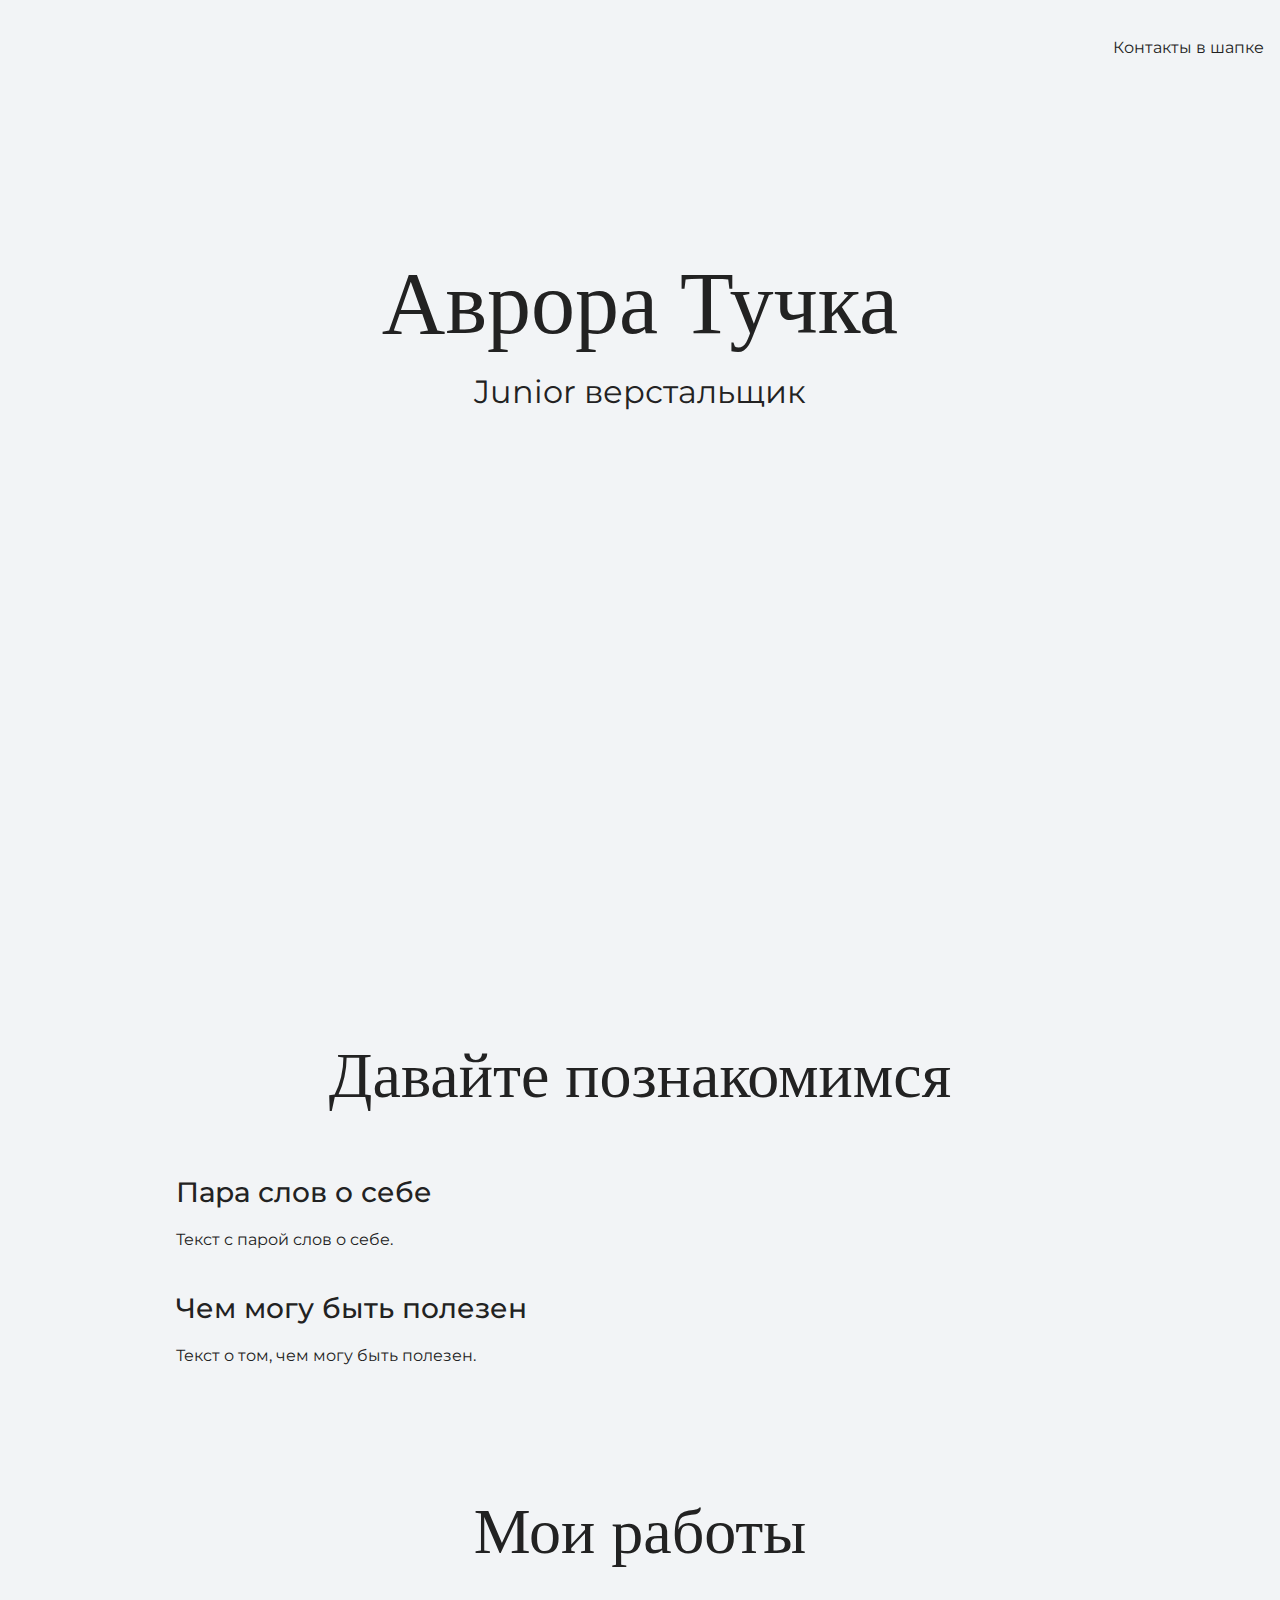
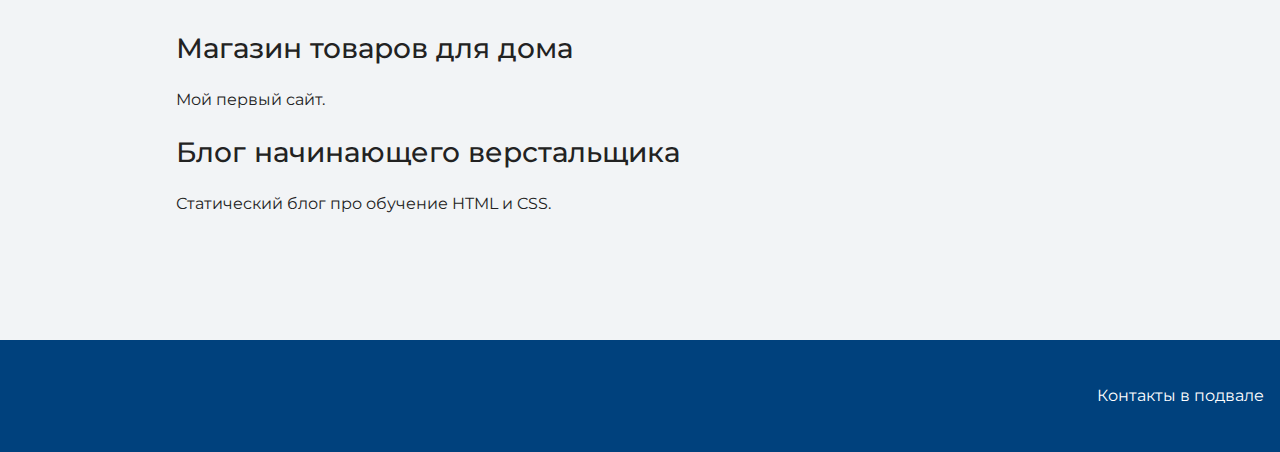
==== index.html @ 1a6cbcf9 "меняет текст на главной странице" ====
<!DOCTYPE html>
<html lang="ru">
  <head>
    <meta charset="UTF-8">
    <link rel="stylesheet" href="style.css">
    <title>Портфолио Junior верстальщика</title>
	<link href="https://fonts.googleapis.com/css?family=Montserrat:400,500,700|Old+Standard+TT&display=swap&subset=cyrillic" rel="stylesheet">
  </head>

  <body>
    <header class="page-header">
	 <div class="container">
      Контакты в шапке
	 </div>
    </header>

    <section class="hero-image">
	 <div class="container">
      <h1 class="heading">Аврора Тучка</h1>
      <p>Junior верстальщик</p>
	 </div>
    </section>

    <section class="intro">
	 <div class="container">
      <h2 class="subheading">Давайте познакомимся</h2>
      <h3>Пара слов о себе</h3>
      <p>Текст с парой слов о себе.</p>
      <h3>Чем могу быть полезен</h3>
      <p>Текст о том, чем могу быть полезен.</p>
	 </div>
    </section>

    <section class="portfolio">
	 <div class="container">
      <h2 class="subheading">Мои работы</h2>

      <h3>Магазин товаров для дома</h3>
      <p>Мой первый сайт.</p>

      <h3>Блог начинающего верстальщика</h3>
      <p>Статический блог про обучение HTML и CSS.</p>
	 </div>
    </section>

    <footer class="page-footer">
	 <div class="container">
      Контакты в подвале
	 </div>
    </footer>
  </body>
</html>
---- style.css ----
body {
  margin: 0;
  min-width: 960px;
  font-family: "Montserrat", "Helvetica", "Arial", sans-serif;
  font-size: 16px;
  line-height: 32px;
  color: #222222;
  background-color: #f2f4f6;
  background-image: url("img/hero-bg.jpg");
  background-repeat: no-repeat;
  background-position: top center;
}

.container {
  max-width: 928px;
  margin: 0 auto;
  padding: 0 16px;
}

.page-header {
  margin: 0 0 160px;
  padding: 32px 0 32px;
}

.page-header .container,
.page-footer .container {
  max-width: 1408px;
  text-align: right;
}

.page-header a {
  margin-left: 56px;
  color: #288be6;
  text-decoration: none;
  background-repeat: no-repeat;
  background-position: left;
}

.header-email {
  padding-left: 30px;
  background-image: url("img/icon-email-header.svg");
}

.header-phone {
  padding-left: 25px;
  background-image: url("img/icon-phone-header.svg");
}

.hero-image {
  margin-bottom: 620px;
}

.hero-image .container {
  max-width: 1408px;
  text-align: center;
}

.heading {
  margin: 0 0 16px;
  font-family: "Old Standard TT", "Times", "Times New Roman", serif;
  font-size: 88px;
  line-height: 96px;
  font-weight: 400;
}

.hero-image p {
  margin: 0;
  font-size: 32px;
  line-height: 48px;
}

.intro {
  margin: 0 0 120px;
}

.subheading {
  margin: 0 0 56px;
  font-family: "Old Standard TT", "Times", "Times New Roman", serif;
  font-size: 64px;
  line-height: 80px;
  font-weight: 400;
  text-align: center;
}

.user-image {
  margin: 0 0 32px;
  text-align: center;
}

.intro h3,
.portfolio h3 {
  margin: 0 0 12px;
  font-size: 28px;
  line-height: 40px;
  font-weight: 500;
}

.intro p {
  margin: 0 0 32px;
}

.skills-list {
  margin: 0;
  padding: 0;
}

.skills-list dt {
  padding-left: 32px;
  background-repeat: no-repeat;
  background-position: left;
}

.skill-html {
  background-image: url("img/icon-html.svg");
}

.skill-css {
  background-image: url("img/icon-css.svg");
}

.level {
  margin: 4px 0 16px;
  padding: 0;
  height: 14px;
  font-size: 0;
  background-color: #ffffff;
  border: 1px solid #86c3fa;
  border-radius: 8px;
}

.level div {
  margin: 1px;
  height: 12px;
  background-color: #288be6;
  border-radius: 6px;
}

.portfolio {
  margin: 0 0 120px;
}

.projects {
  margin: 0;
  padding: 0;
  list-style: none;
}

.projects li {
  margin: 0 0 80px;
}

.project-image {
  margin: 0 0 24px;
  text-align: center;
}

.projects p {
  margin: 0 0 24px;
}

.button {
  padding: 6px 20px;
  display: inline-block;
  vertical-align: baseline;
  text-decoration: none;
  text-transform: uppercase;
  border-radius: 4px;
  background-color: #288be6;
  color: #ffffff;
}

.page-footer {
  padding: 40px 0;
  background-color: #00417d;
  color: #ffffff;
}

.page-footer a {
  margin-left: 56px;
  color: inherit;
  text-decoration: none;
  background-repeat: no-repeat;
  background-position: left;
}

.footer-email {
  padding-left: 30px;
  background-image: url("img/icon-email-footer.svg");
}

.footer-phone {
  padding-left: 25px;
  background-image: url("img/icon-phone-footer.svg");
}
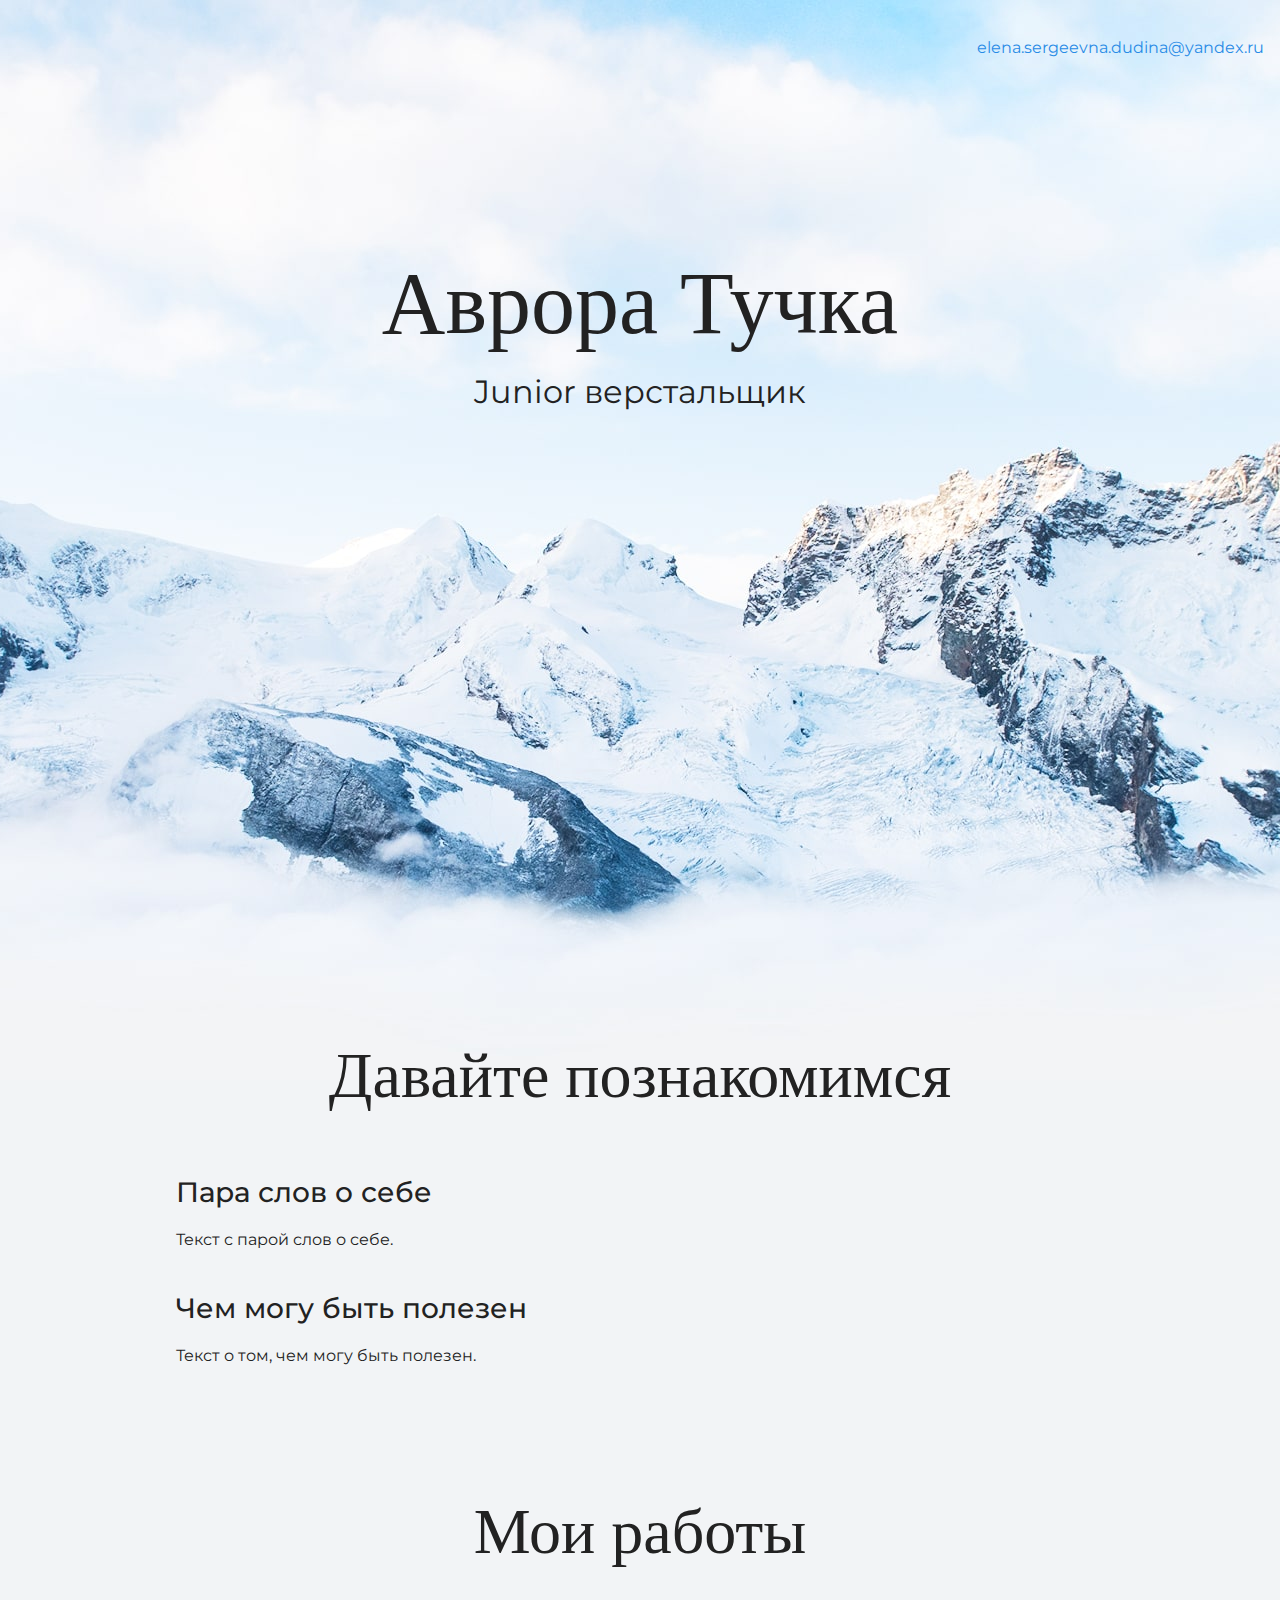
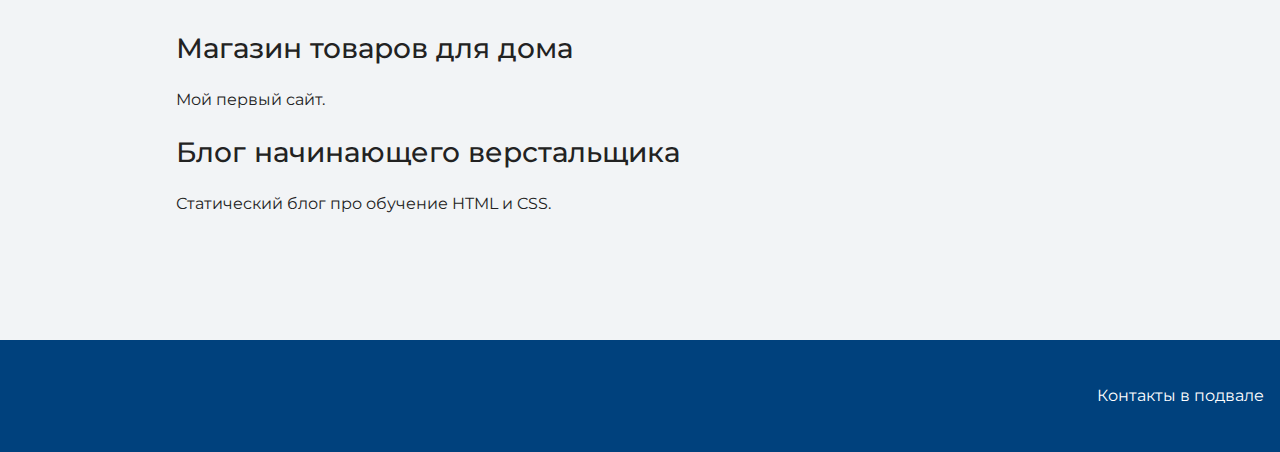
==== commit 3df6d146: "Добавляем контакты" ====
--- a/index.html
+++ b/index.html
@@ -10,7 +10,7 @@
   <body>
     <header class="page-header">
 	 <div class="container">
-      Контакты в шапке
+       <a href="mailto:elena.sergeevna.dudina@yandex.ru">elena.sergeevna.dudina@yandex.ru</a>
 	 </div>
     </header>
 
@@ -49,4 +49,4 @@
 	 </div>
     </footer>
   </body>
-</html>+</html>
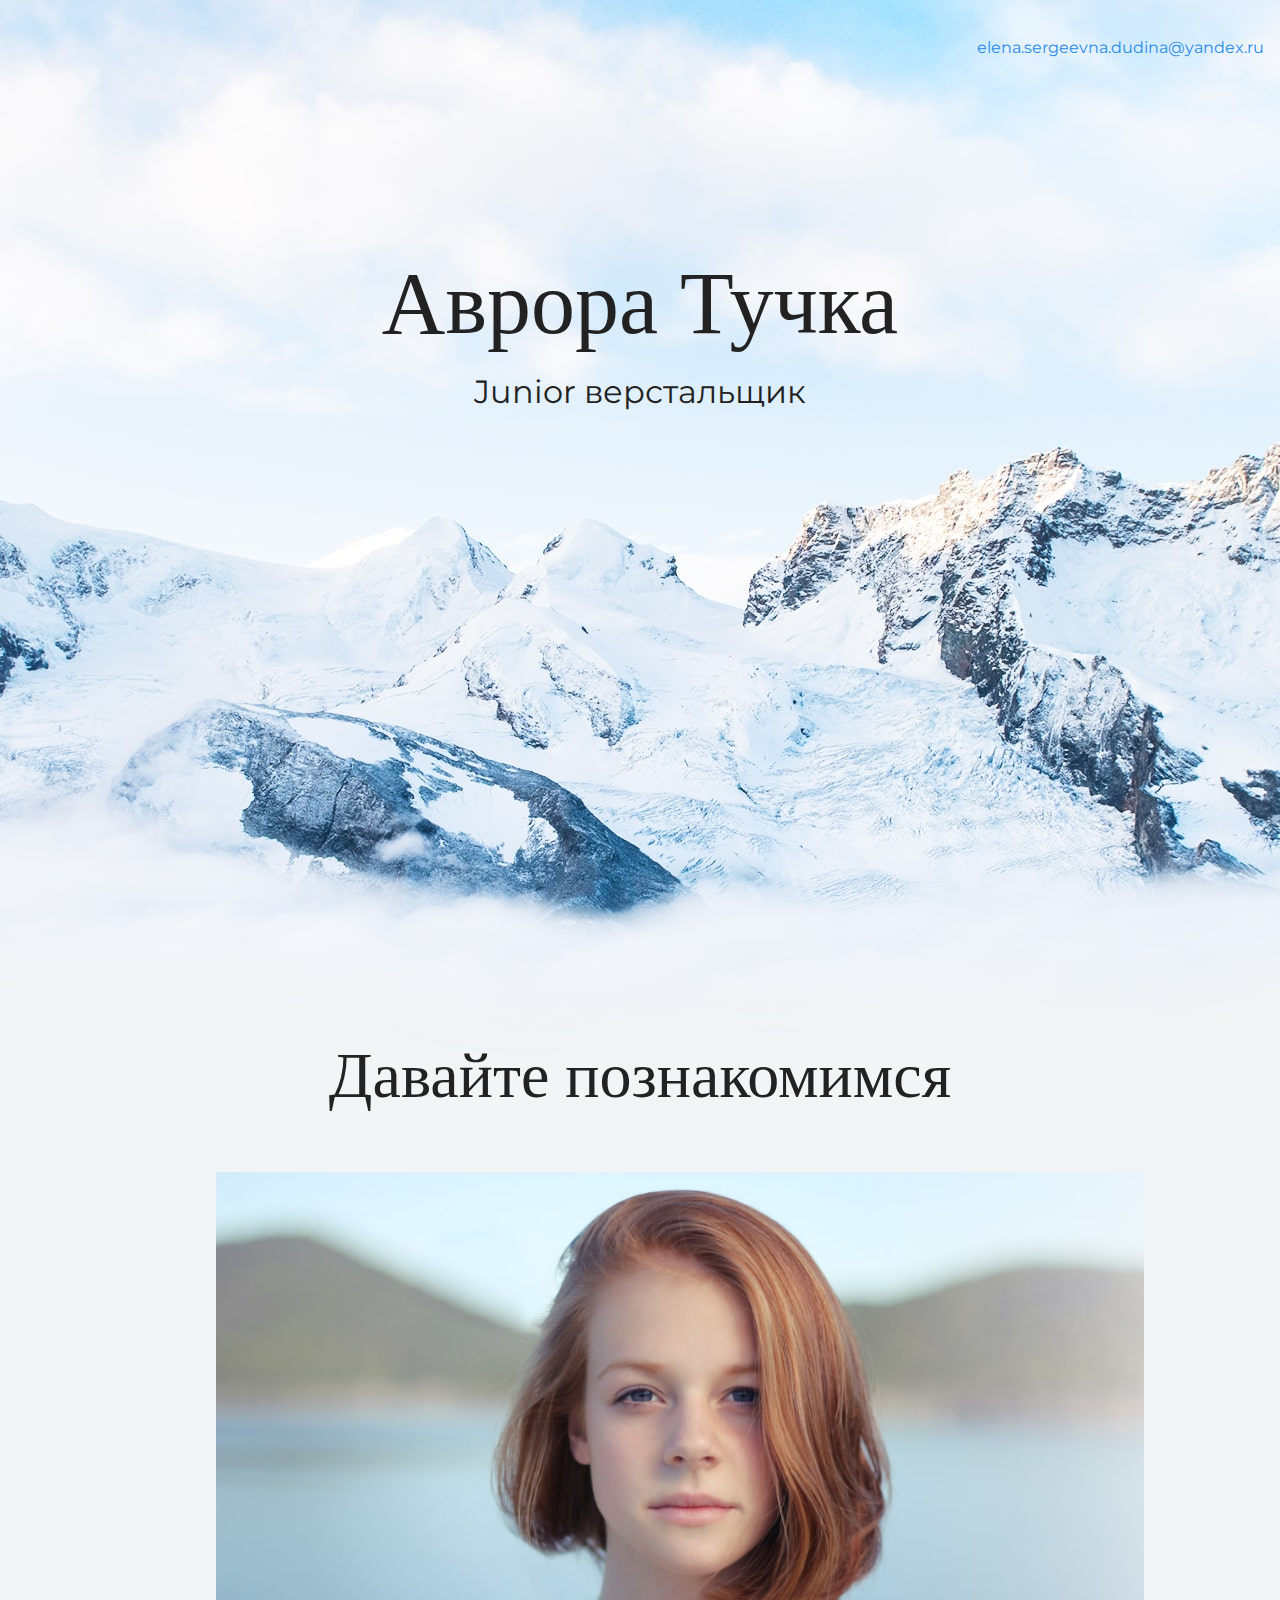
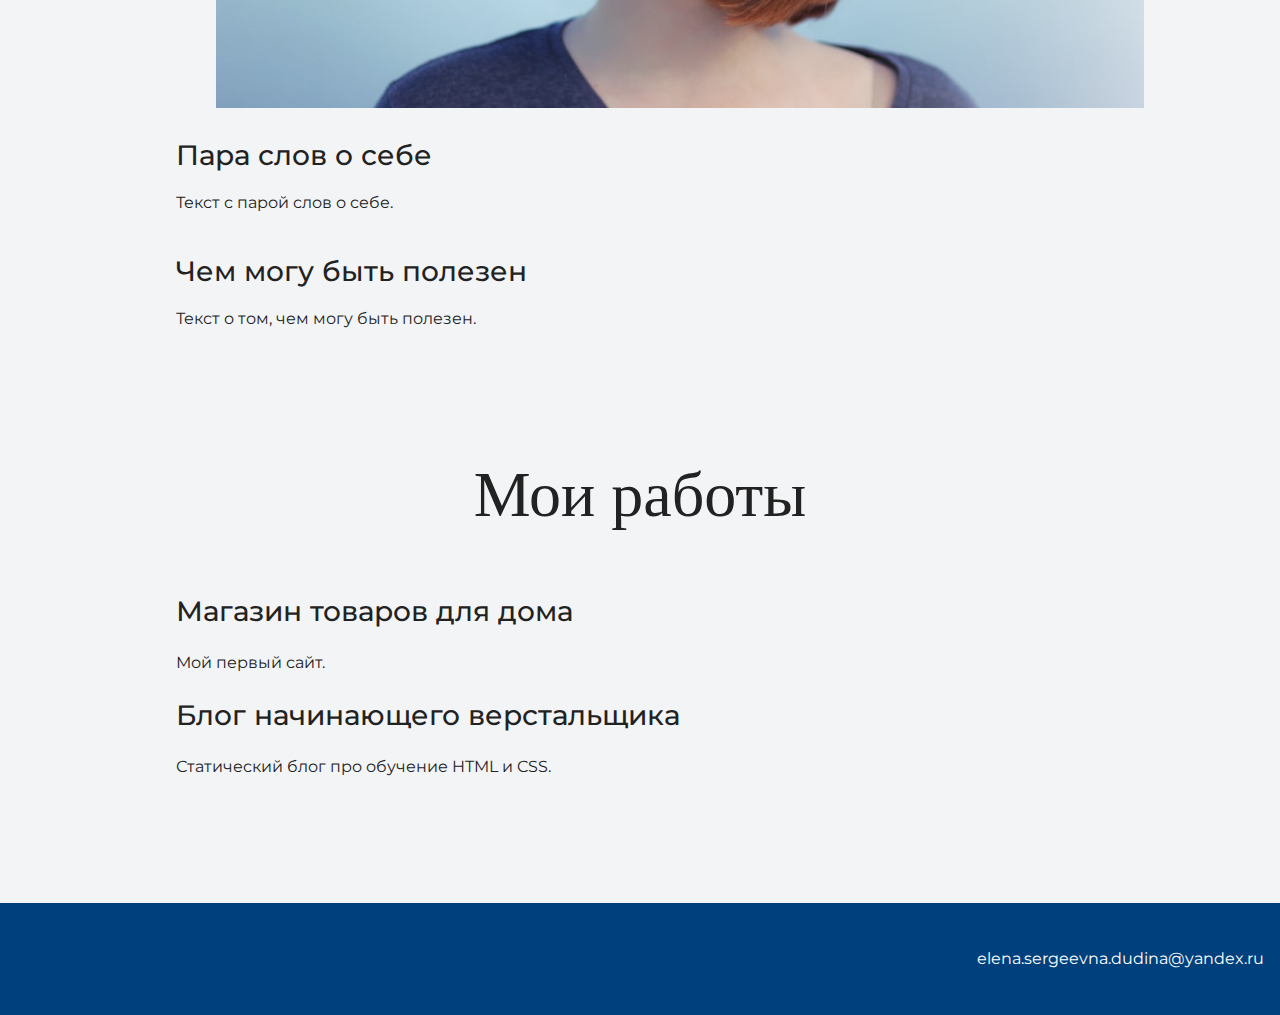
==== commit 067deadb: "Добавляем фото" ====
--- a/index.html
+++ b/index.html
@@ -24,6 +24,9 @@
     <section class="intro">
 	 <div class="container">
       <h2 class="subheading">Давайте познакомимся</h2>
+	 <figure>
+ 	  <img src="files/user.jpg" width="928" height="536" alt="user-image">
+         </figure>
       <h3>Пара слов о себе</h3>
       <p>Текст с парой слов о себе.</p>
       <h3>Чем могу быть полезен</h3>
@@ -45,7 +48,7 @@
 
     <footer class="page-footer">
 	 <div class="container">
-      Контакты в подвале
+          <a href="mailto:elena.sergeevna.dudina@yandex.ru">elena.sergeevna.dudina@yandex.ru</a>
 	 </div>
     </footer>
   </body>
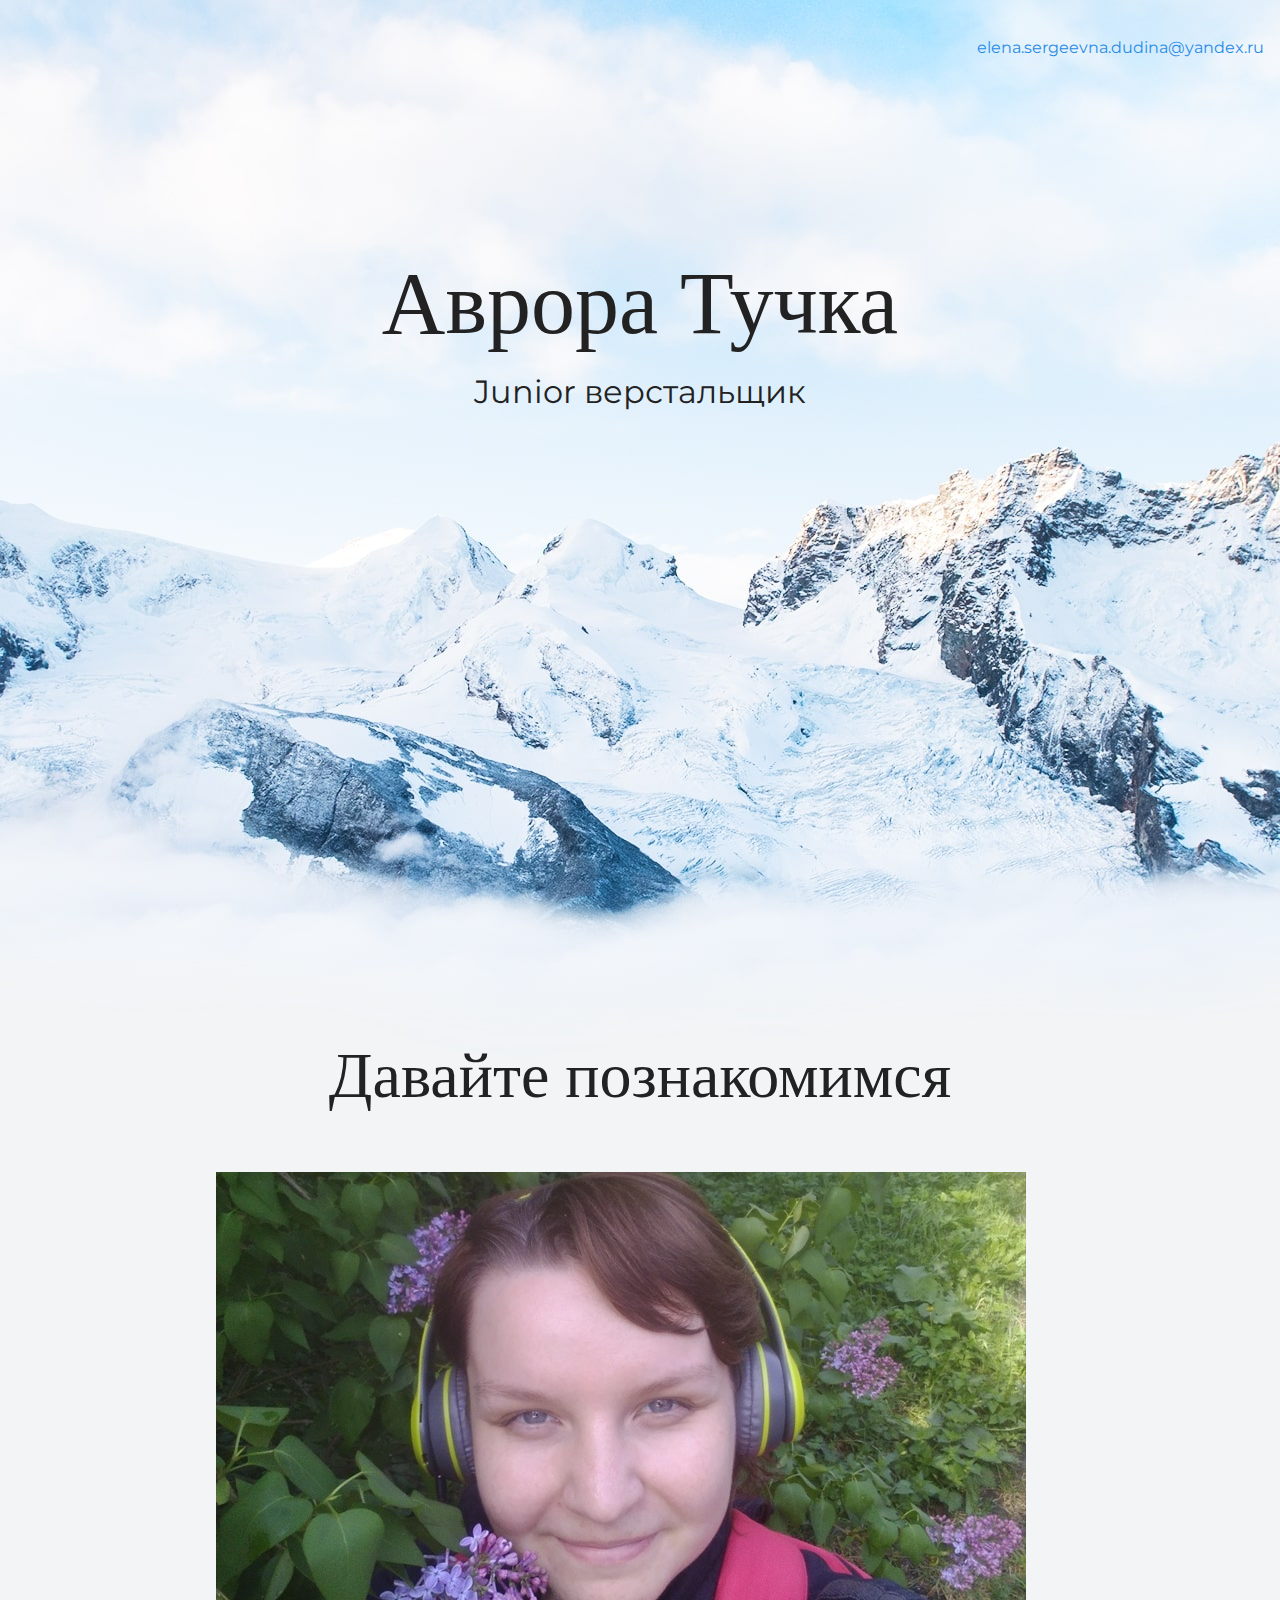
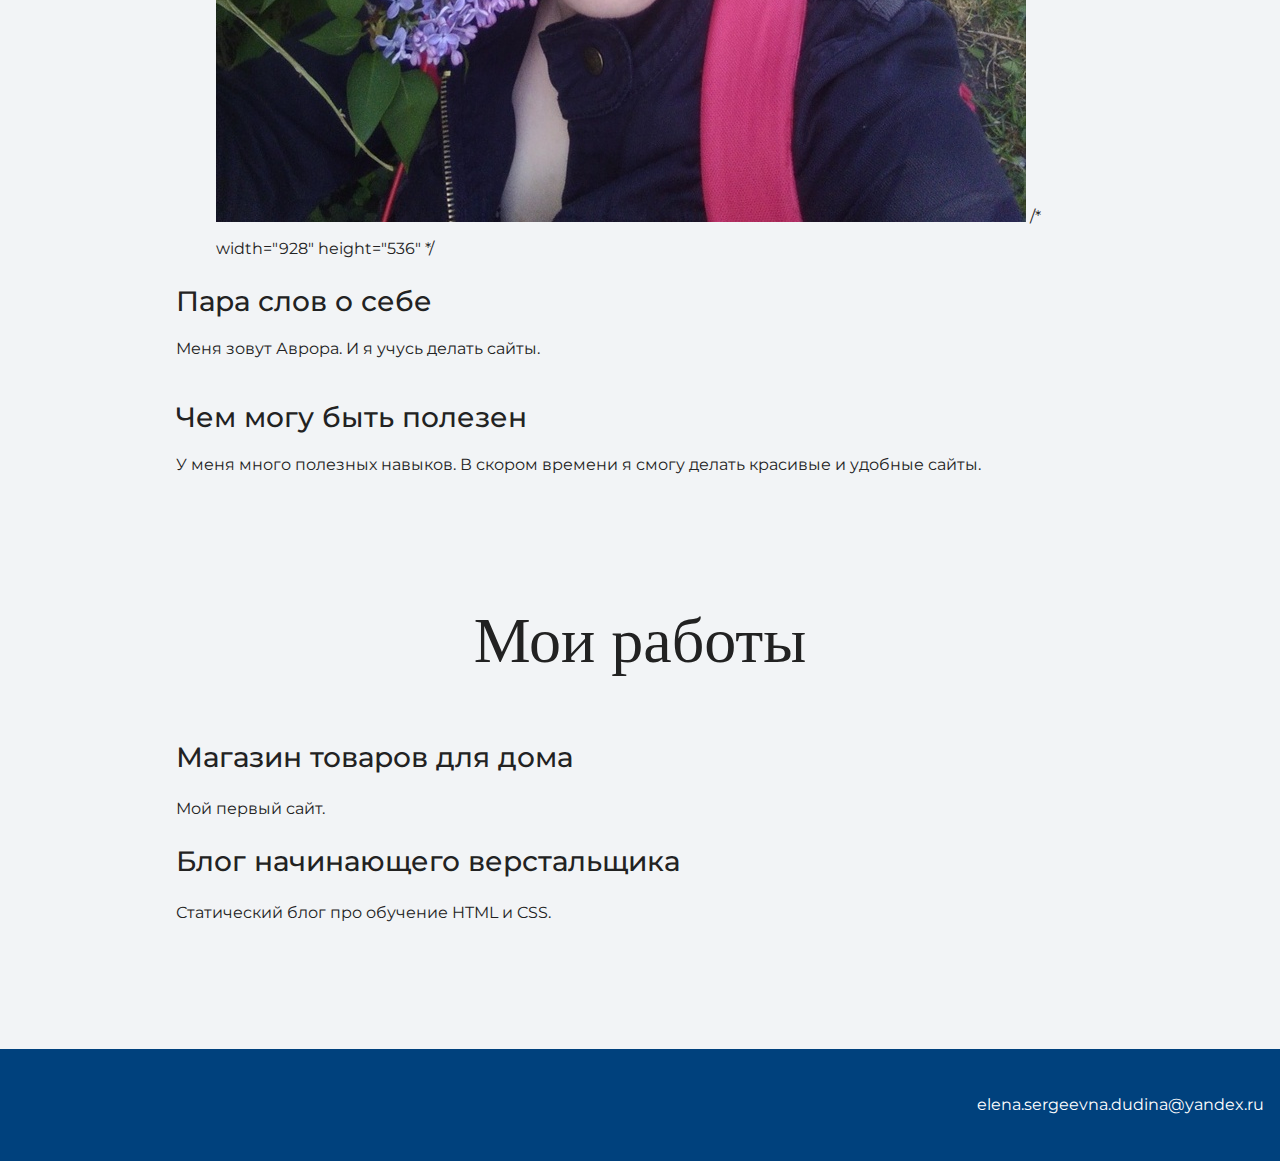
==== commit fd48d95c: "Редактирование фото и текста" ====
--- a/index.html
+++ b/index.html
@@ -25,12 +25,13 @@
 	 <div class="container">
       <h2 class="subheading">Давайте познакомимся</h2>
 	 <figure>
- 	  <img src="files/user.jpg" width="928" height="536" alt="user-image">
+ 	  <img src="files/user.jpg" width="810" height="650" alt="user-image">
+		 /* width="928" height="536" */
          </figure>
       <h3>Пара слов о себе</h3>
-      <p>Текст с парой слов о себе.</p>
+      <p>Меня зовут Аврора. И я учусь делать сайты.</p>
       <h3>Чем могу быть полезен</h3>
-      <p>Текст о том, чем могу быть полезен.</p>
+      <p>У меня много полезных навыков. В скором времени я смогу делать красивые и удобные сайты.</p>
 	 </div>
     </section>
 
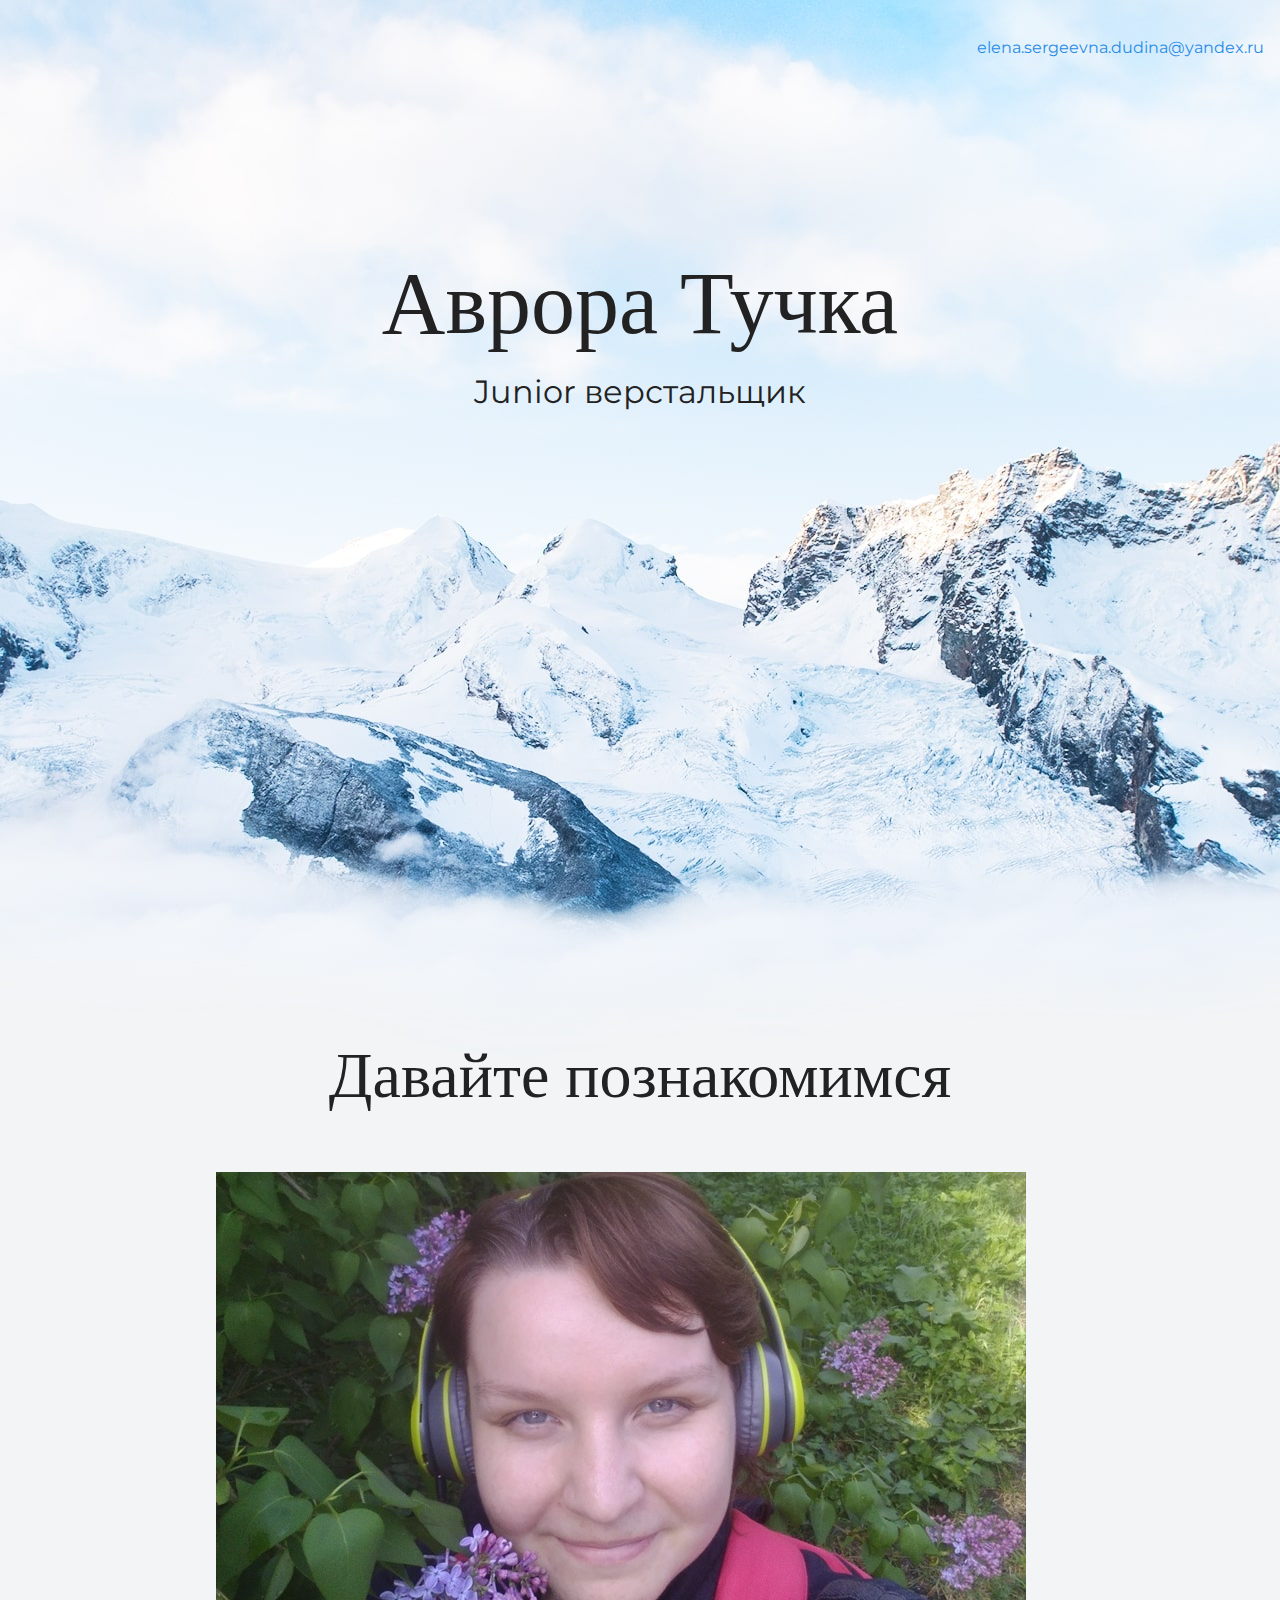
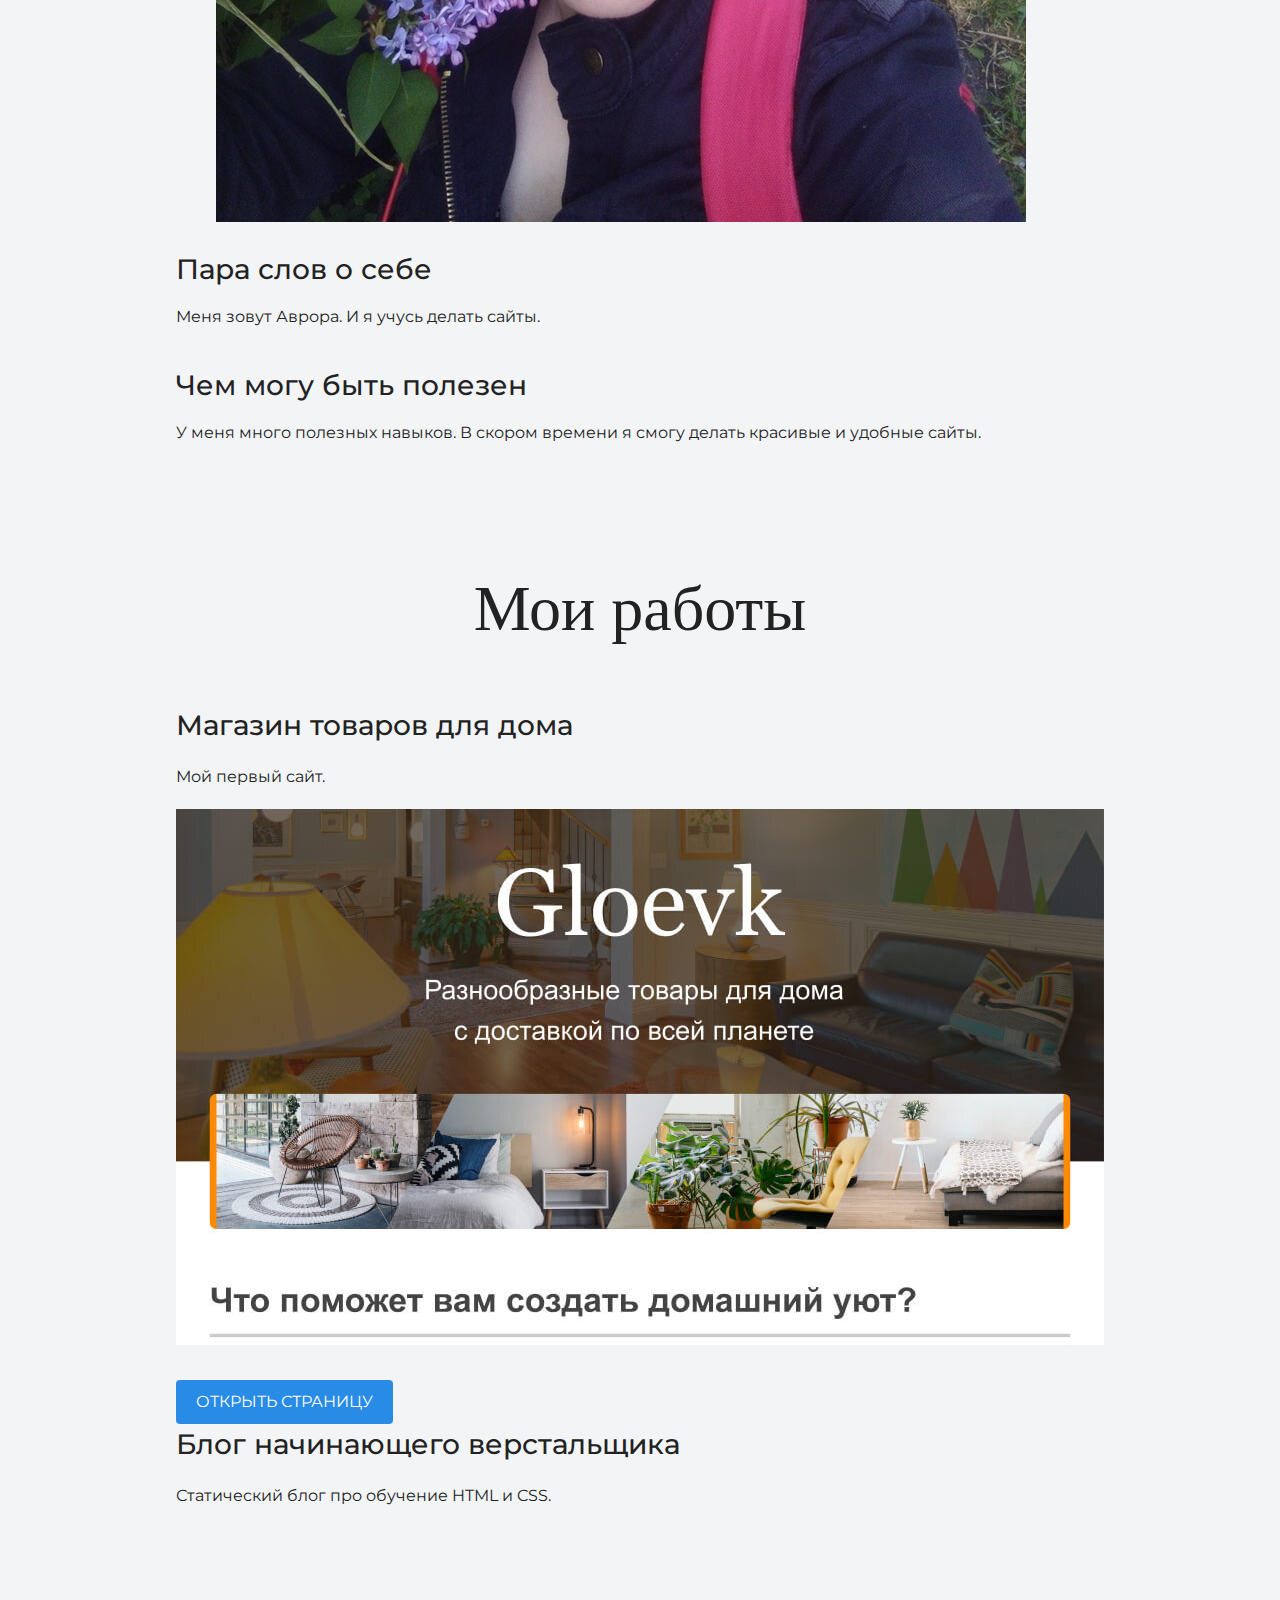
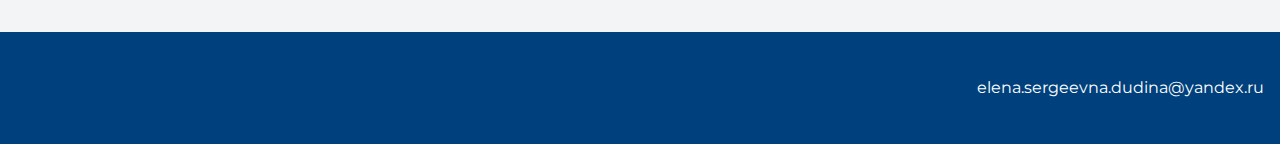
==== commit 4f109237: "Добавляем путь для проект сайта МТдД" ====
--- a/index.html
+++ b/index.html
@@ -26,7 +26,7 @@
       <h2 class="subheading">Давайте познакомимся</h2>
 	 <figure>
  	  <img src="files/user.jpg" width="810" height="650" alt="user-image">
-		 /* width="928" height="536" */
+		 <!-- width="928" height="536" -->
          </figure>
       <h3>Пара слов о себе</h3>
       <p>Меня зовут Аврора. И я учусь делать сайты.</p>
@@ -41,6 +41,10 @@
 
       <h3>Магазин товаров для дома</h3>
       <p>Мой первый сайт.</p>
+	 <figure class="project-image">
+  	  <img src="files/project.jpg" width="928" height="536" alt="Cайт магазина товаров для дома">
+	 </figure>
+	<a class="button" href="source/project-gloevk/index.html">Открыть страницу</a>
 
       <h3>Блог начинающего верстальщика</h3>
       <p>Статический блог про обучение HTML и CSS.</p>
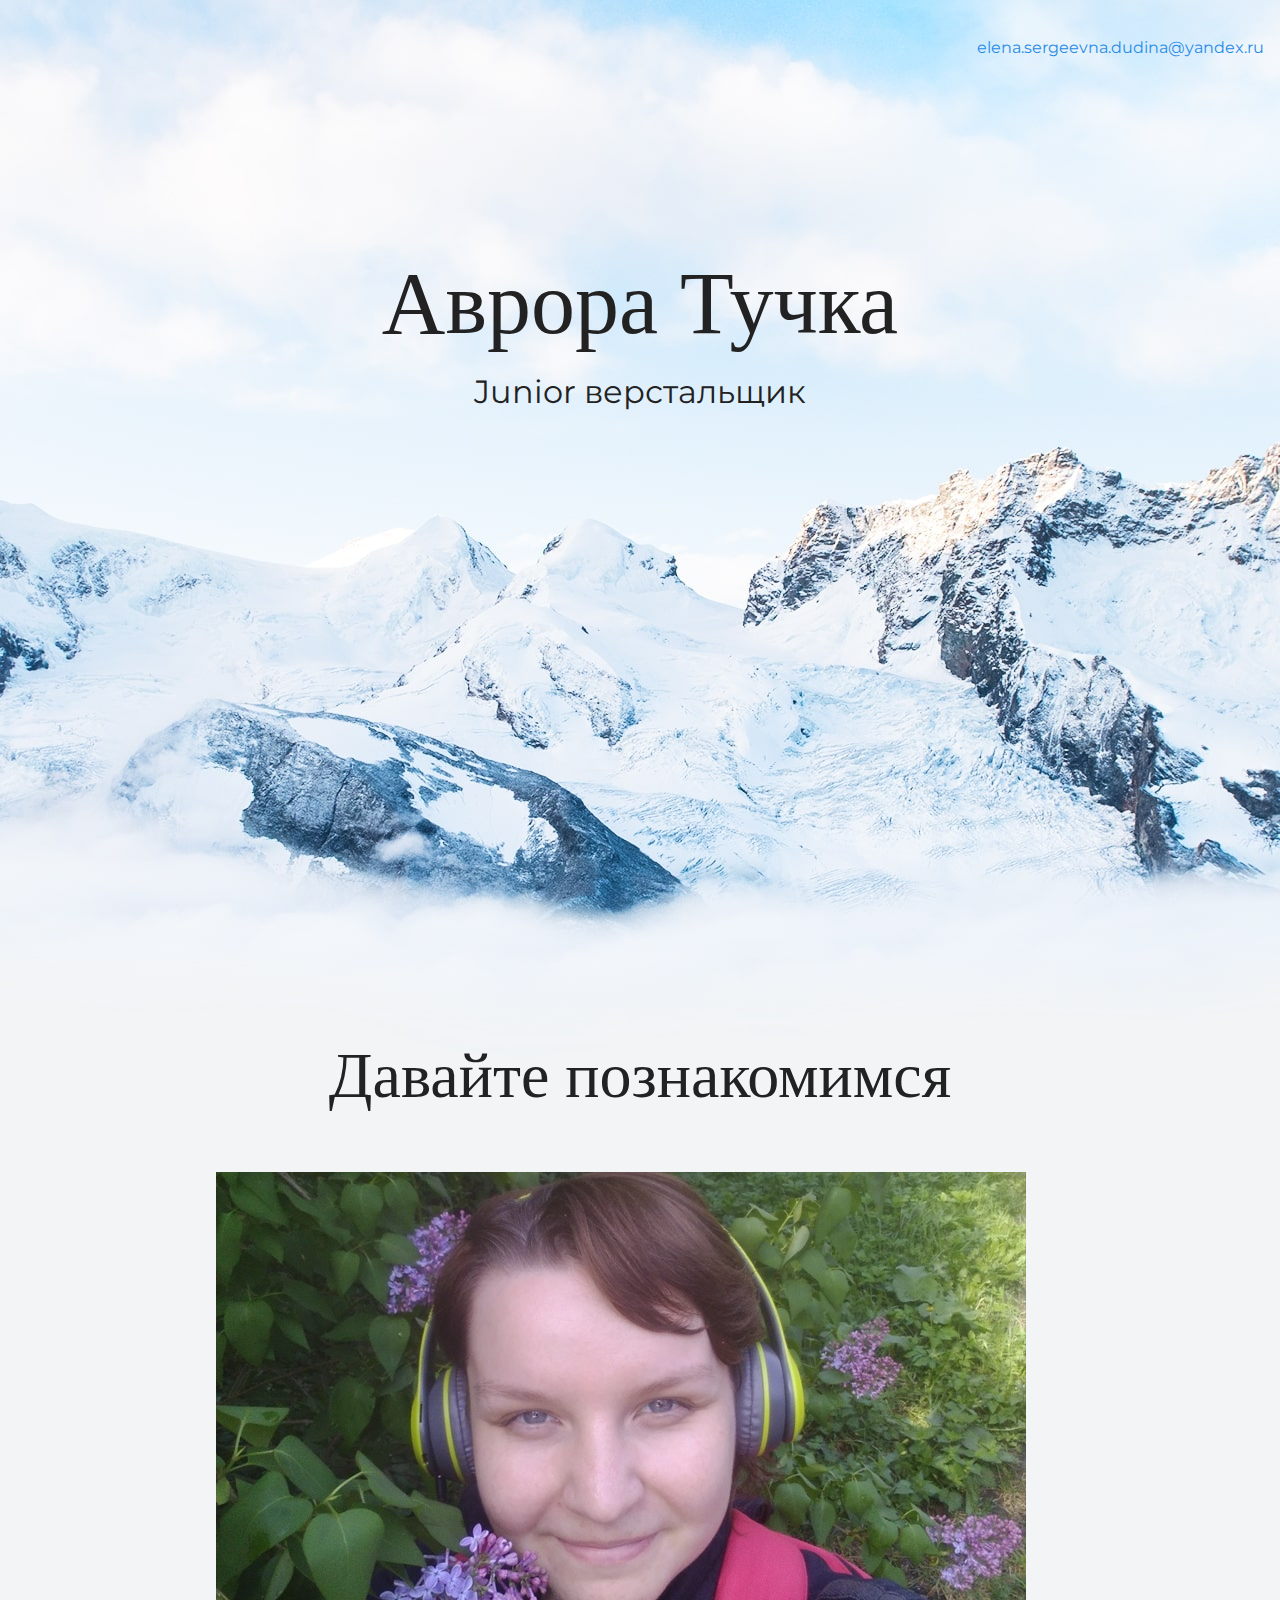
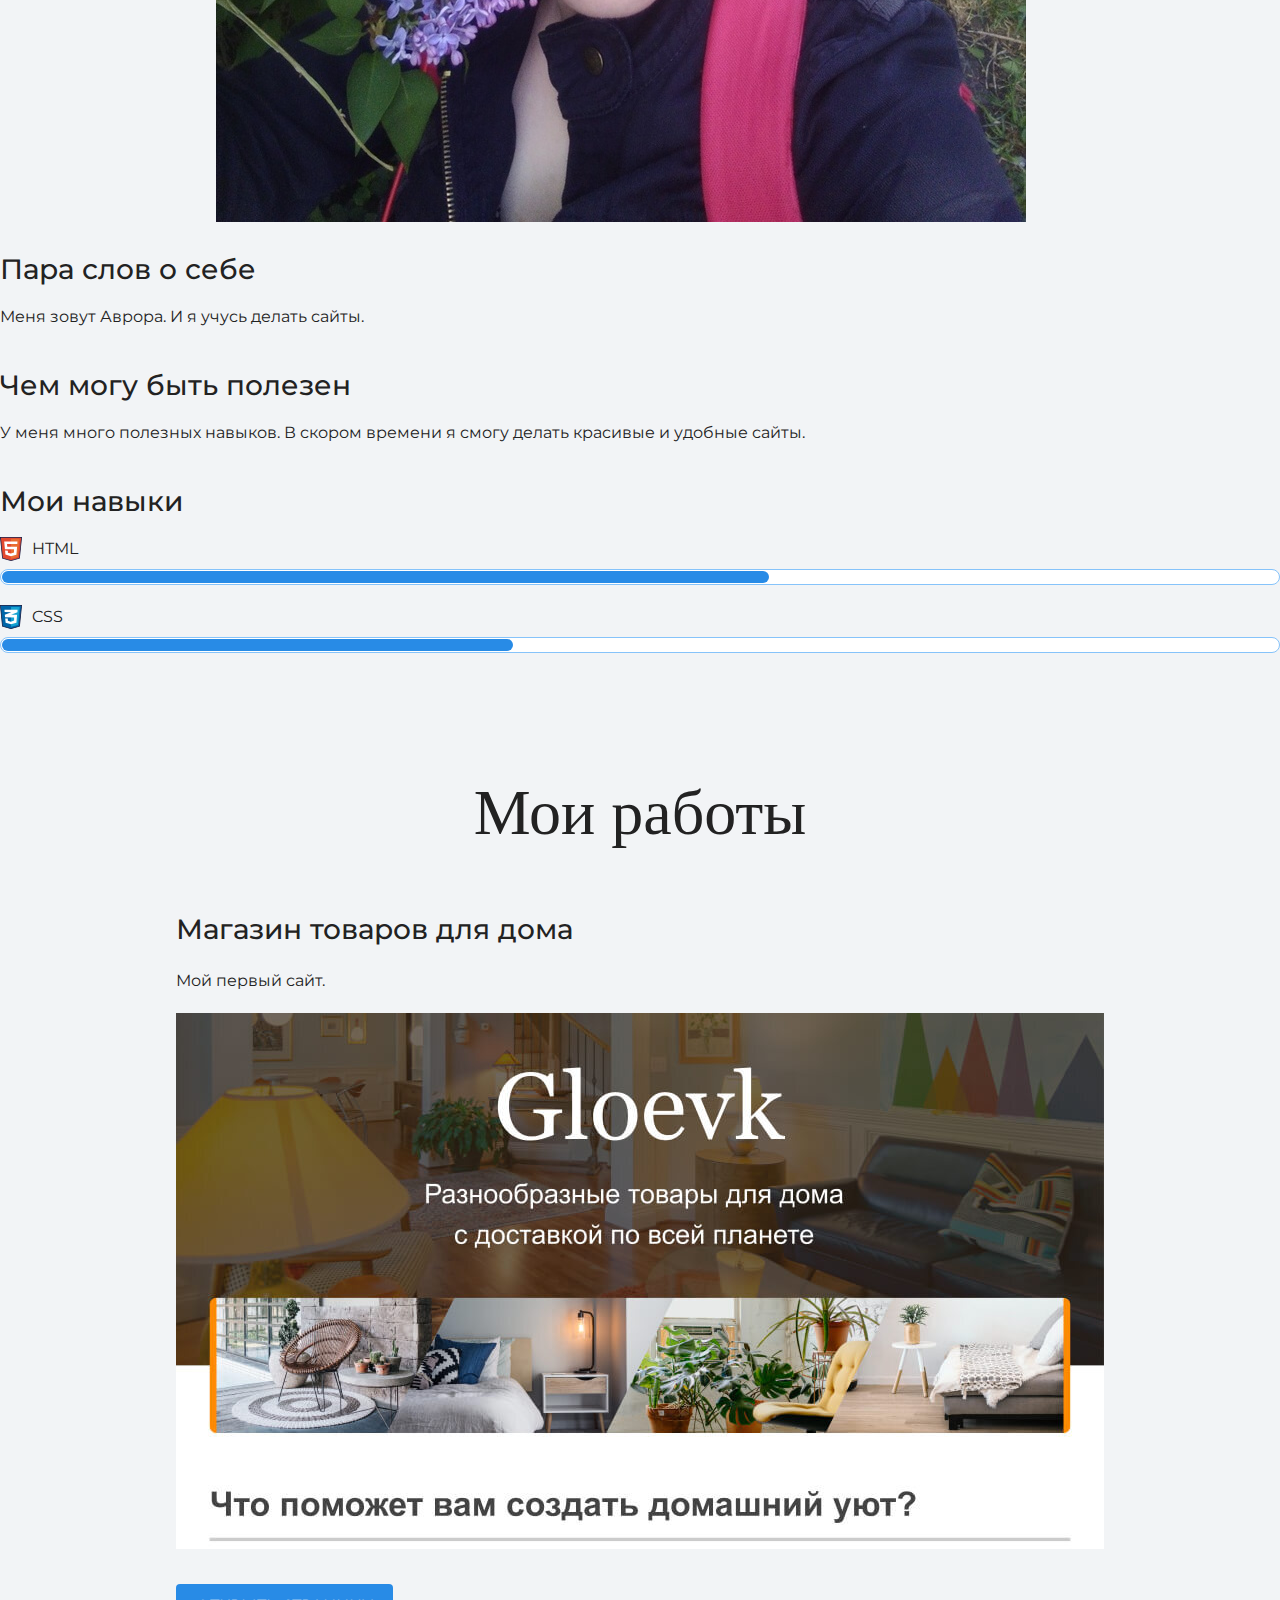
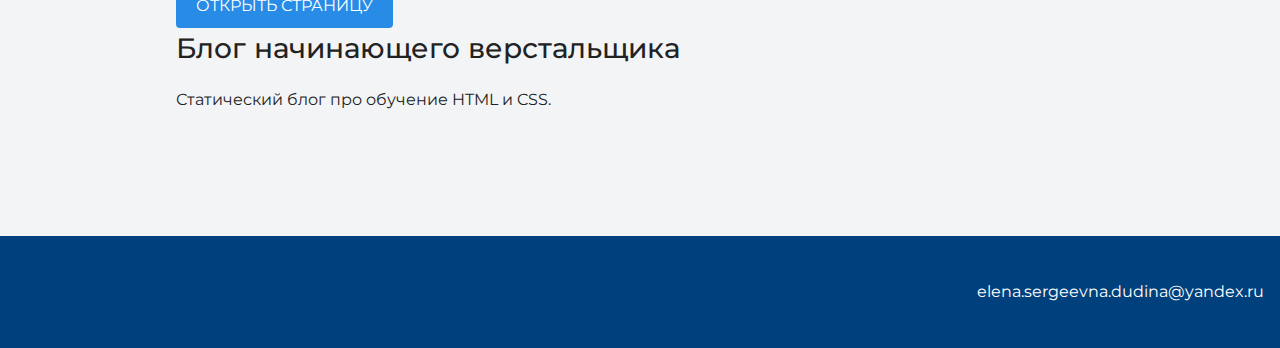
==== commit b72a193a: "Добавление навыков" ====
--- a/index.html
+++ b/index.html
@@ -24,14 +24,27 @@
     <section class="intro">
 	 <div class="container">
       <h2 class="subheading">Давайте познакомимся</h2>
-	 <figure>
+	  <figure>
  	  <img src="files/user.jpg" width="810" height="650" alt="user-image">
 		 <!-- width="928" height="536" -->
          </figure>
+	 </div>
+	 <div>
       <h3>Пара слов о себе</h3>
       <p>Меня зовут Аврора. И я учусь делать сайты.</p>
+	 </div>
+	 <div>
       <h3>Чем могу быть полезен</h3>
       <p>У меня много полезных навыков. В скором времени я смогу делать красивые и удобные сайты.</p>
+	 </div>
+	 <div class="skills">
+	  <h3>Мои навыки</h3>
+	   <dl class="skills-list">
+	    <dt class="skill-html">HTML</dt>
+		<dd class="level"><div style="width: 60%;">60%</div></dd>
+		<dt class="skill-css">CSS</dt>
+		<dd class="level"><div style="width: 40%;">40%</div></dd>
+	 
 	 </div>
     </section>
 
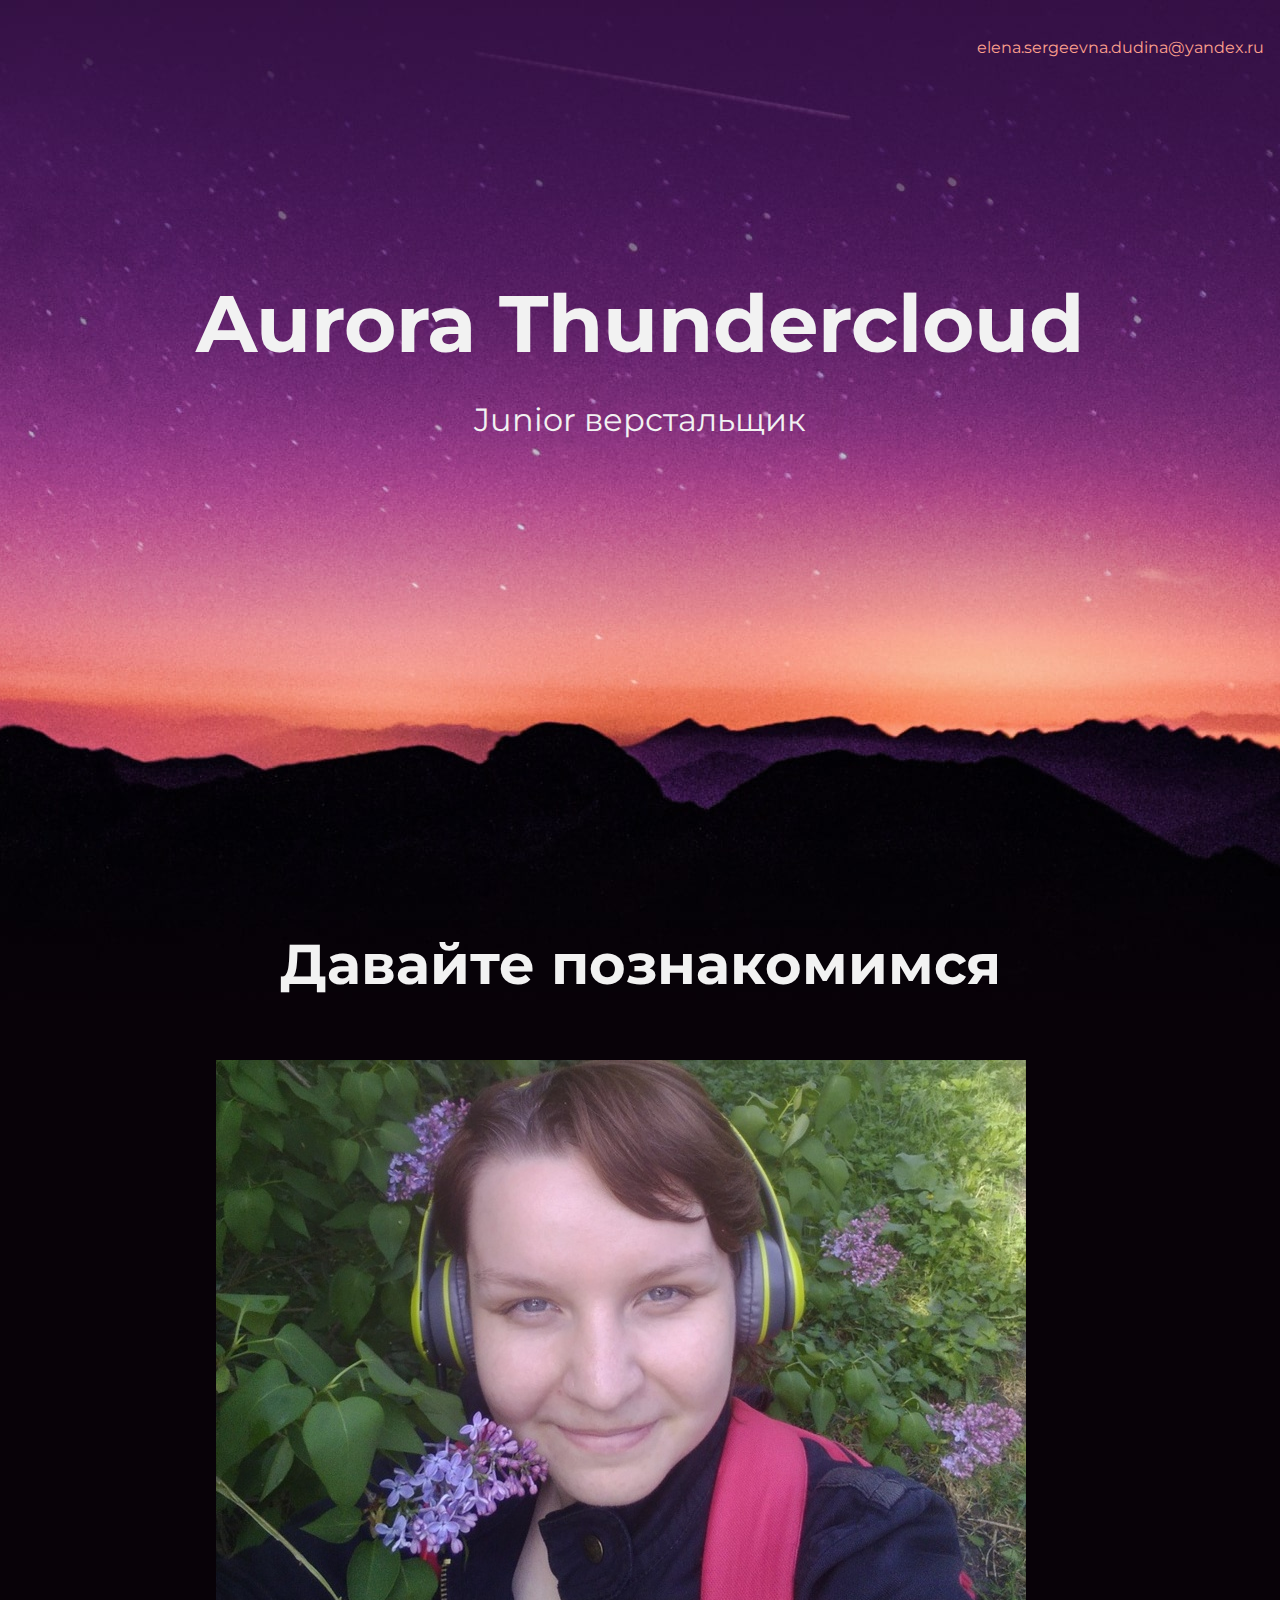
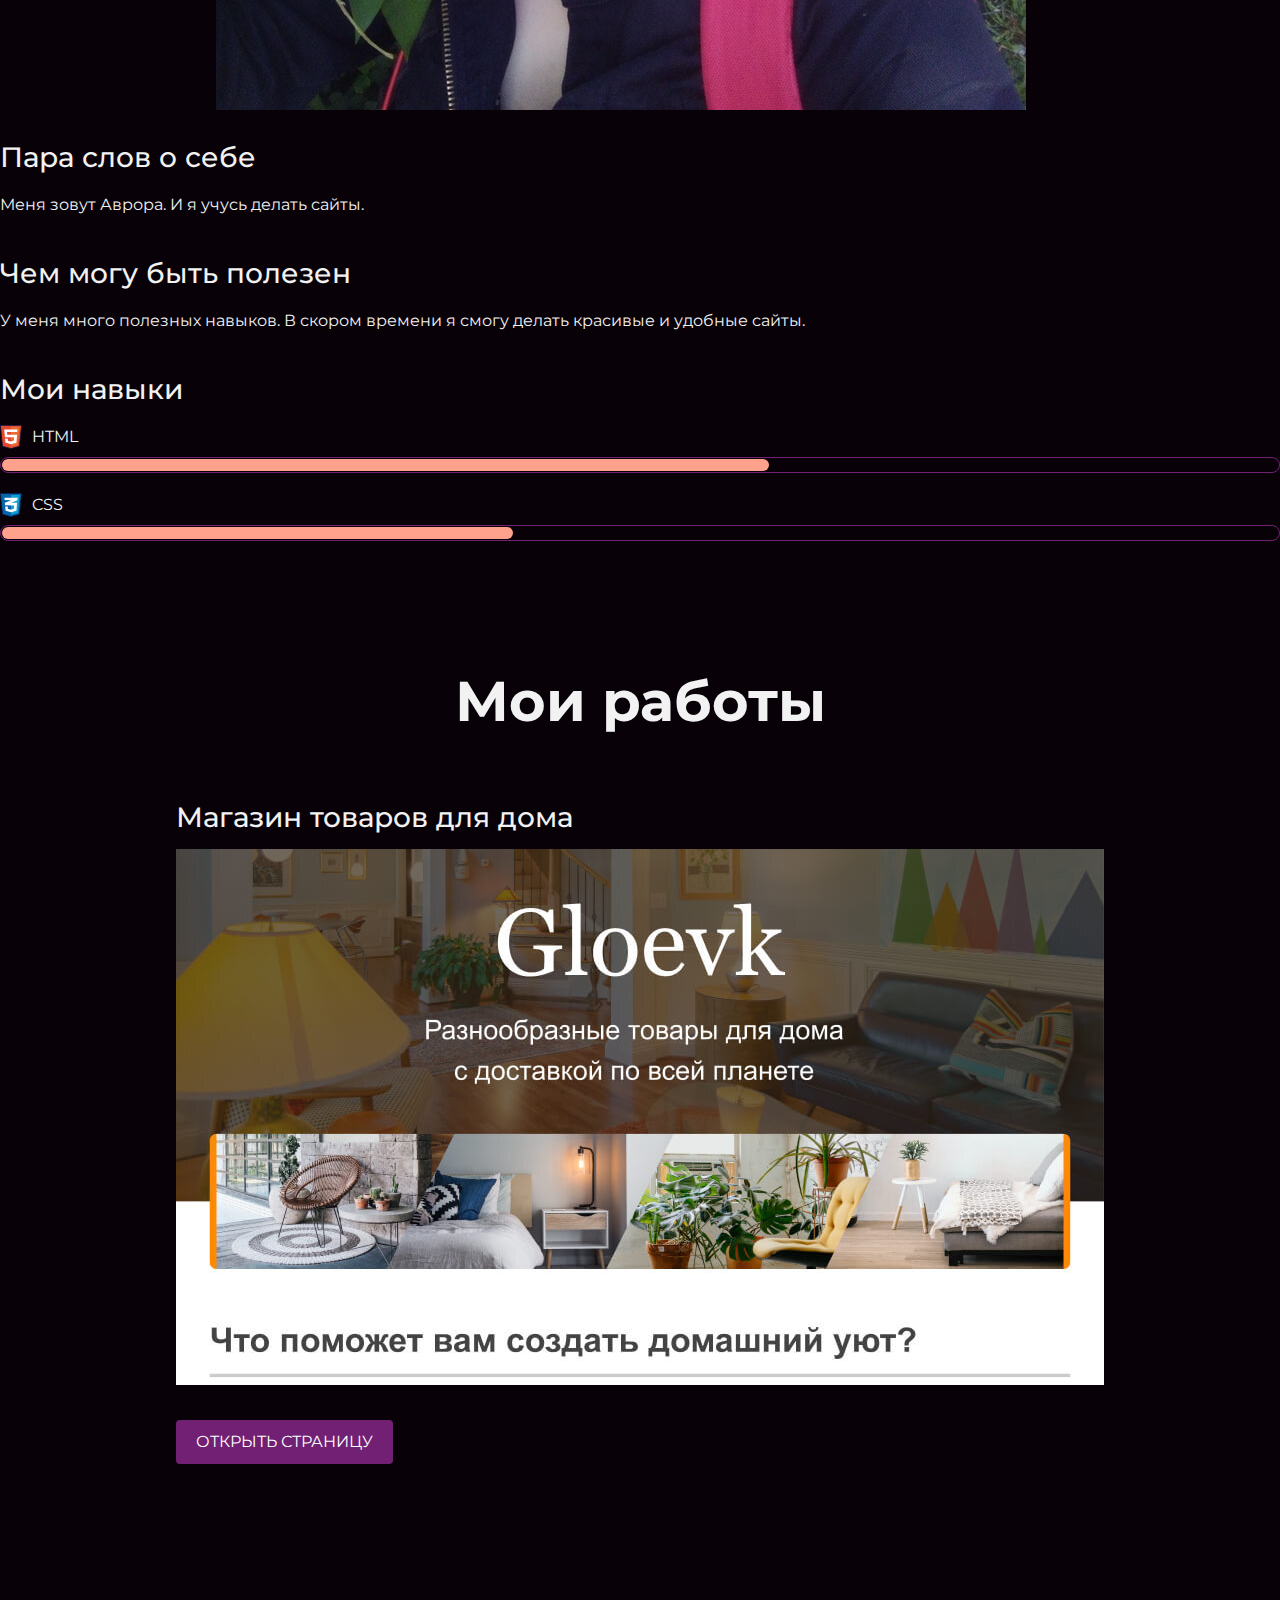
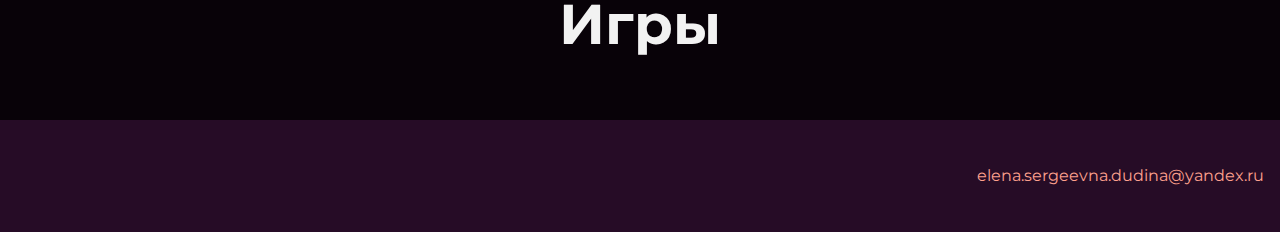
==== commit 500da890: "Красивый код" ====
--- a/index.html
+++ b/index.html
@@ -4,70 +4,80 @@
     <meta charset="UTF-8">
     <link rel="stylesheet" href="style.css">
     <title>Портфолио Junior верстальщика</title>
-	<link href="https://fonts.googleapis.com/css?family=Montserrat:400,500,700|Old+Standard+TT&display=swap&subset=cyrillic" rel="stylesheet">
+  	<link href="https://fonts.googleapis.com/css?family=Montserrat:400,500,700|Old+Standard+TT&display=swap&subset=cyrillic" rel="stylesheet">
   </head>
 
   <body>
     <header class="page-header">
-	 <div class="container">
+  	 <div class="container">
        <a href="mailto:elena.sergeevna.dudina@yandex.ru">elena.sergeevna.dudina@yandex.ru</a>
-	 </div>
+	   </div>
     </header>
 
     <section class="hero-image">
-	 <div class="container">
-      <h1 class="heading">Аврора Тучка</h1>
-      <p>Junior верстальщик</p>
-	 </div>
+	    <div class="container">
+        <h1 class="heading">Aurora Thundercloud</h1>
+        <p>Junior верстальщик</p>
+	    </div>
     </section>
 
     <section class="intro">
-	 <div class="container">
-      <h2 class="subheading">Давайте познакомимся</h2>
-	  <figure>
- 	  <img src="files/user.jpg" width="810" height="650" alt="user-image">
-		 <!-- width="928" height="536" -->
-         </figure>
-	 </div>
-	 <div>
-      <h3>Пара слов о себе</h3>
-      <p>Меня зовут Аврора. И я учусь делать сайты.</p>
-	 </div>
-	 <div>
-      <h3>Чем могу быть полезен</h3>
-      <p>У меня много полезных навыков. В скором времени я смогу делать красивые и удобные сайты.</p>
-	 </div>
-	 <div class="skills">
-	  <h3>Мои навыки</h3>
-	   <dl class="skills-list">
-	    <dt class="skill-html">HTML</dt>
-		<dd class="level"><div style="width: 60%;">60%</div></dd>
-		<dt class="skill-css">CSS</dt>
-		<dd class="level"><div style="width: 40%;">40%</div></dd>
-	 
-	 </div>
+	    <div class="container">
+        <h2 class="subheading">Давайте познакомимся</h2>
+	      <figure>
+ 	        <img src="files/user.jpg" width="810" height="650" alt="user-image">
+		      <!-- width="928" height="536" -->
+        </figure>
+	    </div>
+
+	    <div>
+        <h3>Пара слов о себе</h3>
+        <p>Меня зовут Аврора. И я учусь делать сайты.</p>
+	    </div>
+
+	    <div>
+        <h3>Чем могу быть полезен</h3>
+        <p>У меня много полезных навыков. В скором времени я смогу делать красивые и удобные сайты.</p>
+	    </div>
+
+	    <div class="skills">
+	      <h3>Мои навыки</h3>
+	      <dl class="skills-list">
+	        <dt class="skill-html">HTML</dt>
+		        <dd class="level"><div style="width: 60%;">60%</div></dd>
+	      	<dt class="skill-css">CSS</dt>
+		        <dd class="level"><div style="width: 40%;">40%</div></dd>
+	    </div>
     </section>
 
     <section class="portfolio">
-	 <div class="container">
-      <h2 class="subheading">Мои работы</h2>
+	    <div class="container">
+        <h2 class="subheading">Мои работы</h2>
+        <h3>Магазин товаров для дома</h3>
+        <!--<p>Мой первый сайт.</p>-->
+	      <figure class="project-image">
+  	      <img src="files/project.jpg" width="928" height="536" alt="Cайт магазина товаров для дома">
+	      </figure>
+  	    <a class="button" href="source/project-gloevk/index.html">Открыть страницу</a>
 
-      <h3>Магазин товаров для дома</h3>
-      <p>Мой первый сайт.</p>
-	 <figure class="project-image">
-  	  <img src="files/project.jpg" width="928" height="536" alt="Cайт магазина товаров для дома">
-	 </figure>
-	<a class="button" href="source/project-gloevk/index.html">Открыть страницу</a>
+        <!-- <h3>Блог начинающего верстальщика</h3>
+        <p>Статический блог про обучение HTML и CSS.</p>-->
+	    </div>
+    </section>
 
-      <h3>Блог начинающего верстальщика</h3>
-      <p>Статический блог про обучение HTML и CSS.</p>
-	 </div>
+    <section class = "games">
+      <h2 class="subheading">Игры</h2>
+      <div class = "snake">
+       
+
+      </div>
+
     </section>
 
     <footer class="page-footer">
-	 <div class="container">
-          <a href="mailto:elena.sergeevna.dudina@yandex.ru">elena.sergeevna.dudina@yandex.ru</a>
-	 </div>
+	   <div class="container">
+        <a href="mailto:elena.sergeevna.dudina@yandex.ru">elena.sergeevna.dudina@yandex.ru</a>
+	   </div>
     </footer>
   </body>
 </html>
--- a/style.css
+++ b/style.css
@@ -1,194 +1,189 @@
-body {
-  margin: 0;
-  min-width: 960px;
-  font-family: "Montserrat", "Helvetica", "Arial", sans-serif;
-  font-size: 16px;
-  line-height: 32px;
-  color: #222222;
-  background-color: #f2f4f6;
-  background-image: url("img/hero-bg.jpg");
-  background-repeat: no-repeat;
-  background-position: top center;
-}
-
-.container {
-  max-width: 928px;
-  margin: 0 auto;
-  padding: 0 16px;
-}
-
-.page-header {
-  margin: 0 0 160px;
-  padding: 32px 0 32px;
-}
-
-.page-header .container,
-.page-footer .container {
-  max-width: 1408px;
-  text-align: right;
-}
-
-.page-header a {
-  margin-left: 56px;
-  color: #288be6;
-  text-decoration: none;
-  background-repeat: no-repeat;
-  background-position: left;
-}
-
-.header-email {
-  padding-left: 30px;
-  background-image: url("img/icon-email-header.svg");
-}
-
-.header-phone {
-  padding-left: 25px;
-  background-image: url("img/icon-phone-header.svg");
-}
-
-.hero-image {
-  margin-bottom: 620px;
-}
-
-.hero-image .container {
-  max-width: 1408px;
-  text-align: center;
-}
-
-.heading {
-  margin: 0 0 16px;
-  font-family: "Old Standard TT", "Times", "Times New Roman", serif;
-  font-size: 88px;
-  line-height: 96px;
-  font-weight: 400;
-}
-
-.hero-image p {
-  margin: 0;
-  font-size: 32px;
-  line-height: 48px;
-}
-
-.intro {
-  margin: 0 0 120px;
-}
-
-.subheading {
-  margin: 0 0 56px;
-  font-family: "Old Standard TT", "Times", "Times New Roman", serif;
-  font-size: 64px;
-  line-height: 80px;
-  font-weight: 400;
-  text-align: center;
-}
-
-.user-image {
-  margin: 0 0 32px;
-  text-align: center;
-}
-
-.intro h3,
-.portfolio h3 {
-  margin: 0 0 12px;
-  font-size: 28px;
-  line-height: 40px;
-  font-weight: 500;
-}
-
-.intro p {
-  margin: 0 0 32px;
-}
-
-.skills-list {
-  margin: 0;
-  padding: 0;
-}
-
-.skills-list dt {
-  padding-left: 32px;
-  background-repeat: no-repeat;
-  background-position: left;
-}
-
-.skill-html {
-  background-image: url("img/icon-html.svg");
-}
-
-.skill-css {
-  background-image: url("img/icon-css.svg");
-}
-
-.level {
-  margin: 4px 0 16px;
-  padding: 0;
-  height: 14px;
-  font-size: 0;
-  background-color: #ffffff;
-  border: 1px solid #86c3fa;
-  border-radius: 8px;
-}
-
-.level div {
-  margin: 1px;
-  height: 12px;
-  background-color: #288be6;
-  border-radius: 6px;
-}
-
-.portfolio {
-  margin: 0 0 120px;
-}
-
-.projects {
-  margin: 0;
-  padding: 0;
-  list-style: none;
-}
-
-.projects li {
-  margin: 0 0 80px;
-}
-
-.project-image {
-  margin: 0 0 24px;
-  text-align: center;
-}
-
-.projects p {
-  margin: 0 0 24px;
-}
-
-.button {
-  padding: 6px 20px;
-  display: inline-block;
-  vertical-align: baseline;
-  text-decoration: none;
-  text-transform: uppercase;
-  border-radius: 4px;
-  background-color: #288be6;
-  color: #ffffff;
-}
-
-.page-footer {
-  padding: 40px 0;
-  background-color: #00417d;
-  color: #ffffff;
-}
-
-.page-footer a {
-  margin-left: 56px;
-  color: inherit;
-  text-decoration: none;
-  background-repeat: no-repeat;
-  background-position: left;
-}
-
-.footer-email {
-  padding-left: 30px;
-  background-image: url("img/icon-email-footer.svg");
-}
-
-.footer-phone {
-  padding-left: 25px;
-  background-image: url("img/icon-phone-footer.svg");
+body {
+  margin: 0;
+  min-width: 960px;
+  font-family: "Montserrat", "Helvetica", "Arial", sans-serif;
+  font-size: 16px;
+  line-height: 32px;
+  color: #f2f2f2;
+  background-color: #080208;
+  background-image: url("img/hero-bg.jpg");
+  background-repeat: no-repeat;
+  background-position: top center;
+}
+
+.container {
+  max-width: 928px;
+  margin: 0 auto;
+  padding: 0 16px;
+}
+
+.page-header {
+  margin: 0 0 180px;
+  padding: 32px 0 32px;
+}
+
+.page-header .container,
+.page-footer .container {
+  max-width: 1408px;
+  text-align: right;
+}
+
+.page-header a {
+  margin-left: 56px;
+  color: #fea18d;
+  text-decoration: none;
+  background-repeat: no-repeat;
+  background-position: left;
+}
+
+.header-email {
+  padding-left: 30px;
+  background-image: url("img/icon-email.svg");
+}
+
+.header-phone {
+  padding-left: 25px;
+  background-image: url("img/icon-phone.svg");
+}
+
+.hero-image {
+  margin-bottom: 480px;
+}
+
+.hero-image .container {
+  max-width: 1408px;
+  text-align: center;
+}
+
+.heading {
+  margin: 0 0 24px;
+  font-size: 80px;
+  line-height: 96px;
+}
+
+.hero-image p {
+  margin: 0;
+  font-size: 32px;
+  line-height: 48px;
+}
+
+.intro {
+  margin: 0 0 120px;
+}
+
+.subheading {
+  margin: 0 0 56px;
+  font-size: 56px;
+  line-height: 80px;
+  text-align: center;
+}
+
+.user-image {
+  margin: 0 0 32px;
+  text-align: center;
+}
+
+.intro h3,
+.portfolio h3 {
+  margin: 0 0 12px;
+  font-size: 28px;
+  line-height: 40px;
+  font-weight: 500;
+}
+
+.intro p {
+  margin: 0 0 32px;
+}
+
+.skills-list {
+  margin: 0;
+  padding: 0;
+}
+
+.skills-list dt {
+  padding-left: 32px;
+  background-repeat: no-repeat;
+  background-position: left;
+}
+
+.skill-html {
+  background-image: url("img/icon-html.svg");
+}
+
+.skill-css {
+  background-image: url("img/icon-css.svg");
+}
+
+.level {
+  margin: 4px 0 16px;
+  padding: 0;
+  height: 14px;
+  font-size: 0;
+  background-color: #080208;
+  border: 1px solid #712073;
+  border-radius: 8px;
+}
+
+.level div {
+  margin: 1px;
+  height: 12px;
+  background-color: #fea18d;
+  border-radius: 6px;
+}
+
+.portfolio {
+  margin: 0 0 120px;
+}
+
+.projects {
+  margin: 0;
+  padding: 0;
+  list-style: none;
+}
+
+.projects li {
+  margin: 0 0 80px;
+}
+
+.project-image {
+  margin: 0 0 24px;
+  text-align: center;
+}
+
+.projects p {
+  margin: 0 0 24px;
+}
+
+.button {
+  padding: 6px 20px;
+  display: inline-block;
+  vertical-align: baseline;
+  text-decoration: none;
+  text-transform: uppercase;
+  border-radius: 4px;
+  background-color: #712073;
+  color: #ffffff;
+}
+
+.page-footer {
+  padding: 40px 0;
+  background-color: #260c26;
+}
+
+.page-footer a {
+  margin-left: 56px;
+  color: #fea18d;
+  text-decoration: none;
+  background-repeat: no-repeat;
+  background-position: left;
+}
+
+.footer-email {
+  padding-left: 30px;
+  background-image: url("img/icon-email.svg");
+}
+
+.footer-phone {
+  padding-left: 25px;
+  background-image: url("img/icon-phone.svg");
 }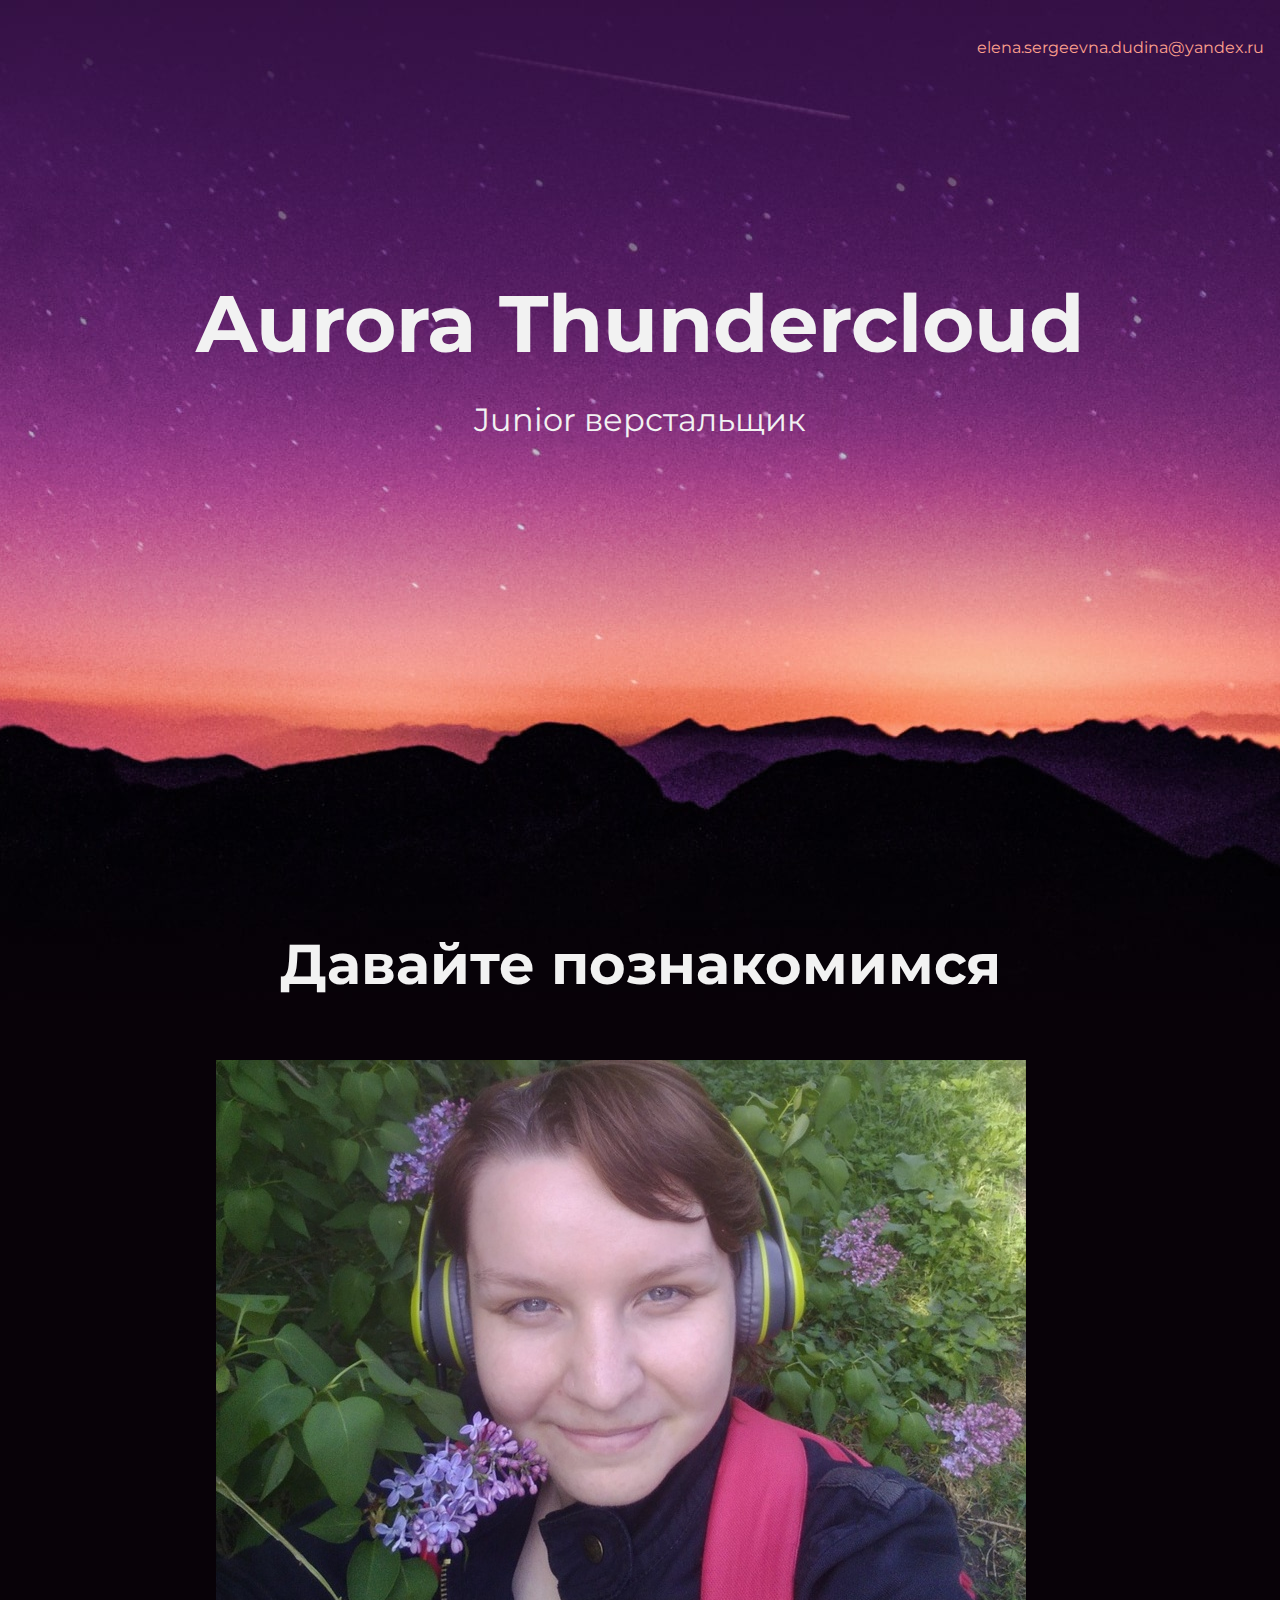
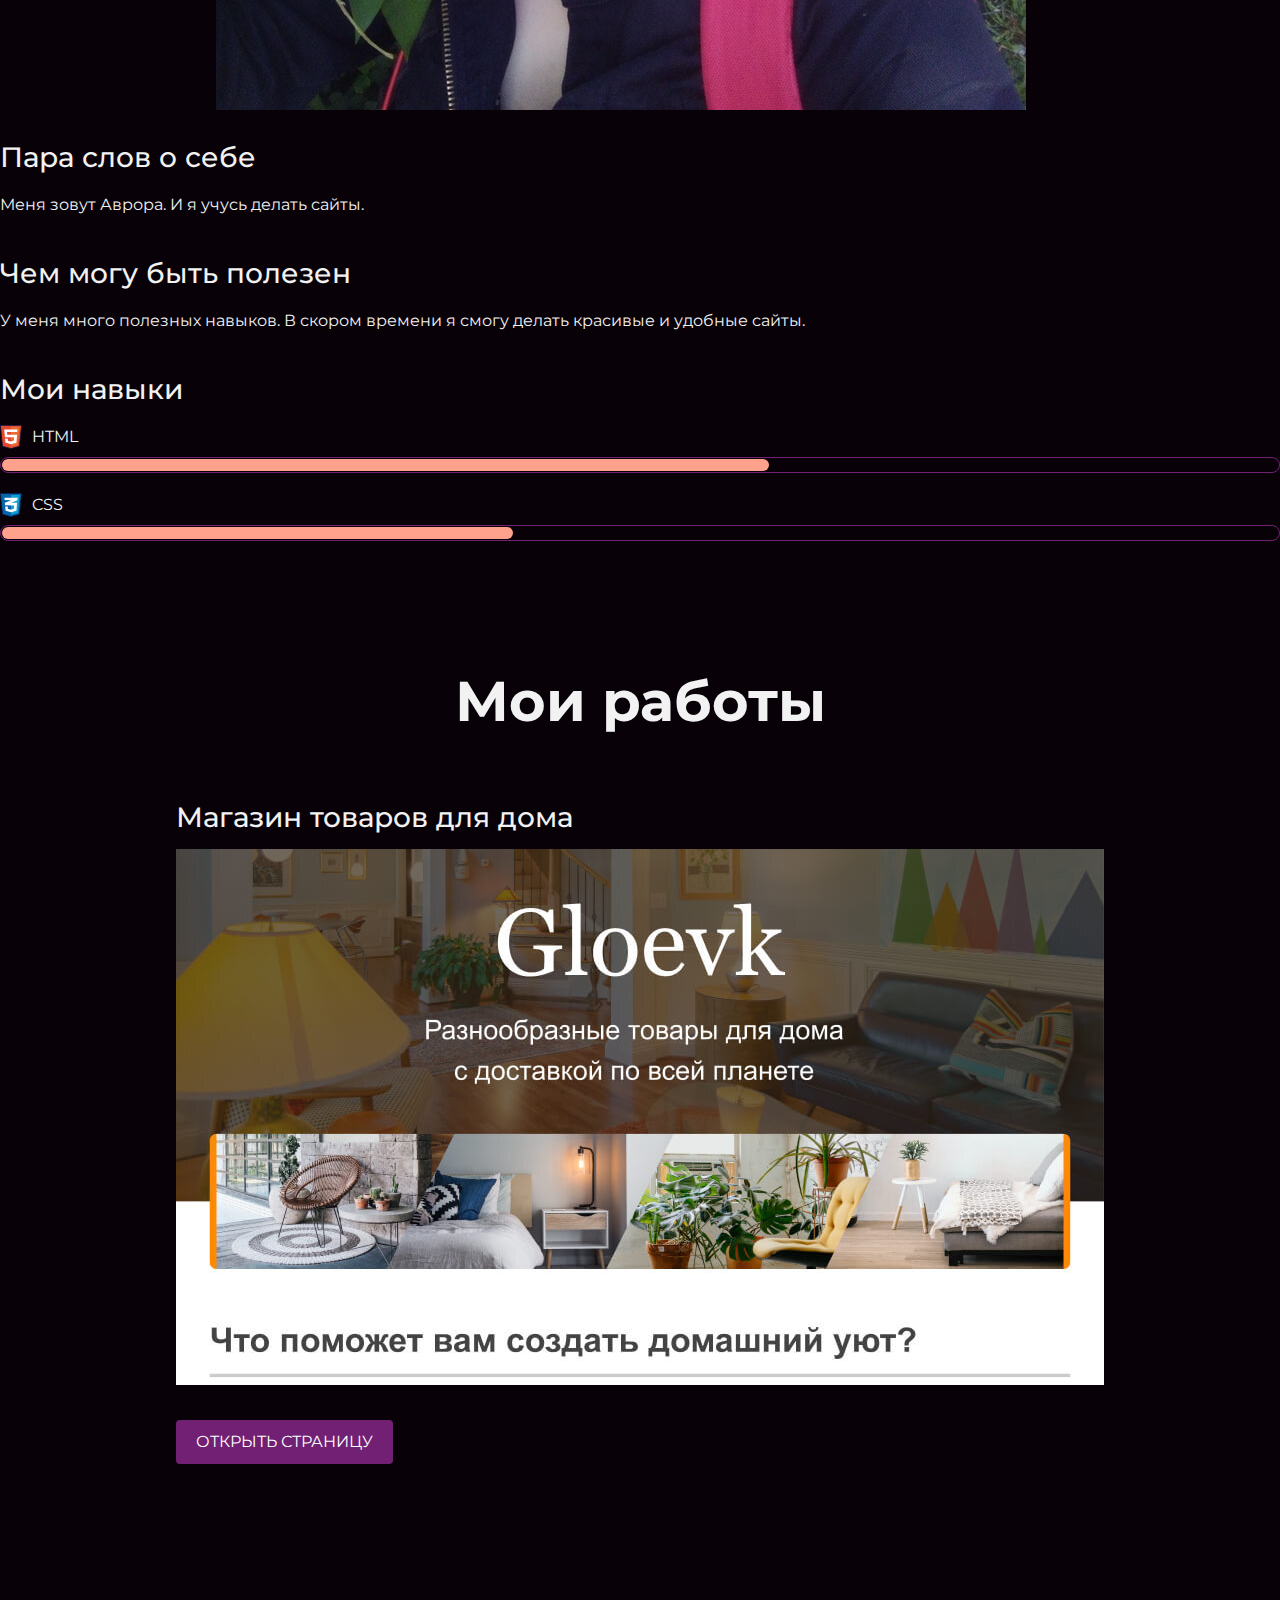
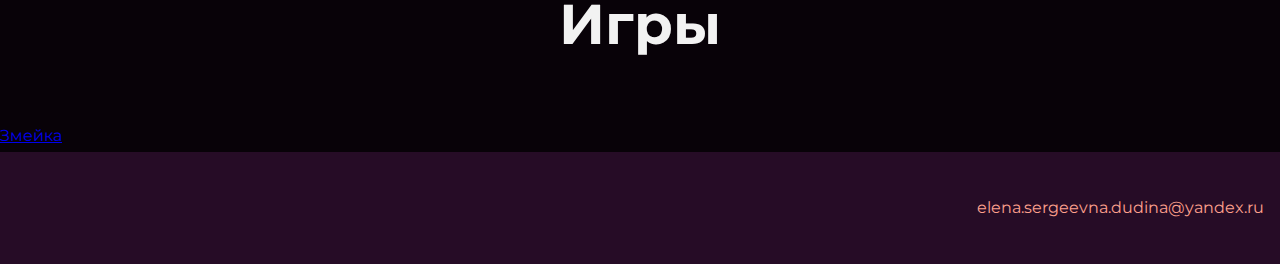
==== commit d9502f38: "Добавление ссылки на змейку" ====
--- a/index.html
+++ b/index.html
@@ -67,8 +67,8 @@
 
     <section class = "games">
       <h2 class="subheading">Игры</h2>
-      <div class = "snake">
-       
+      <div>
+       <a class = "snake" href="snake/index.html">Змейка</a>
 
       </div>
 
